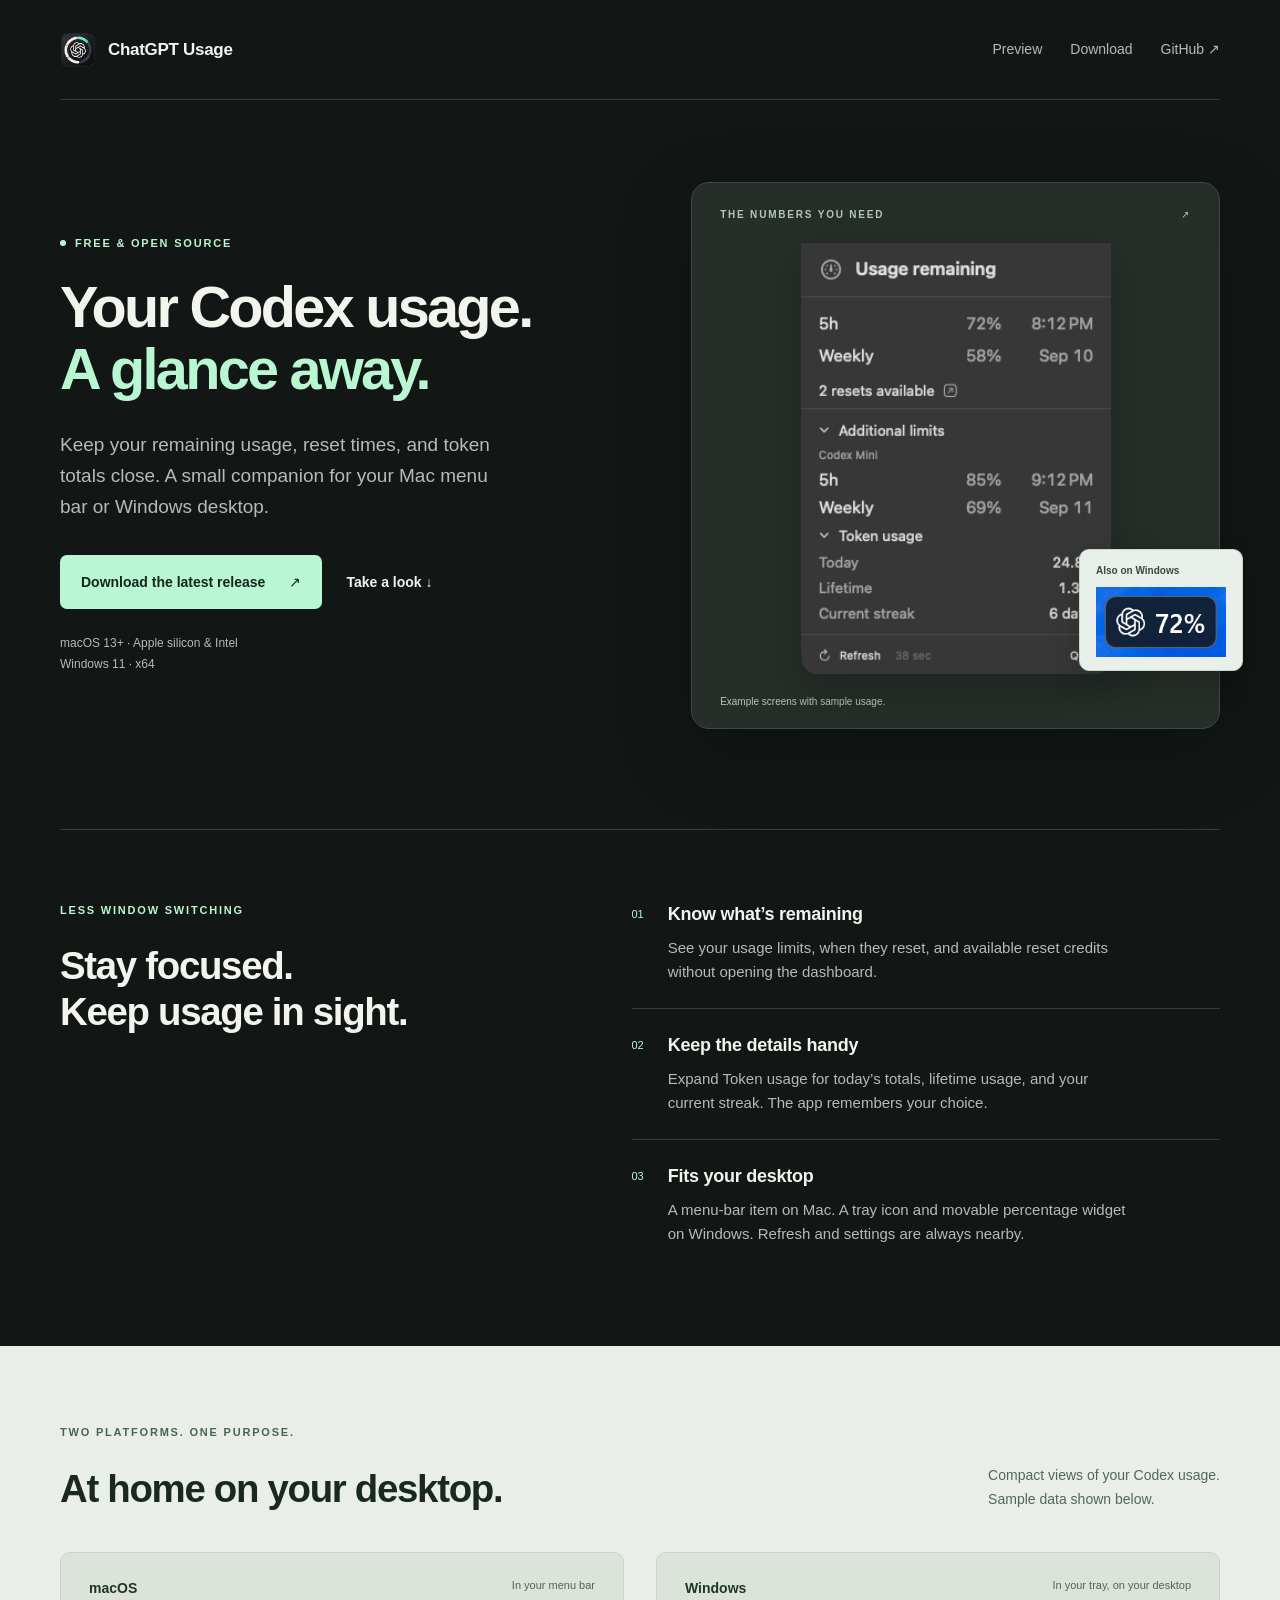
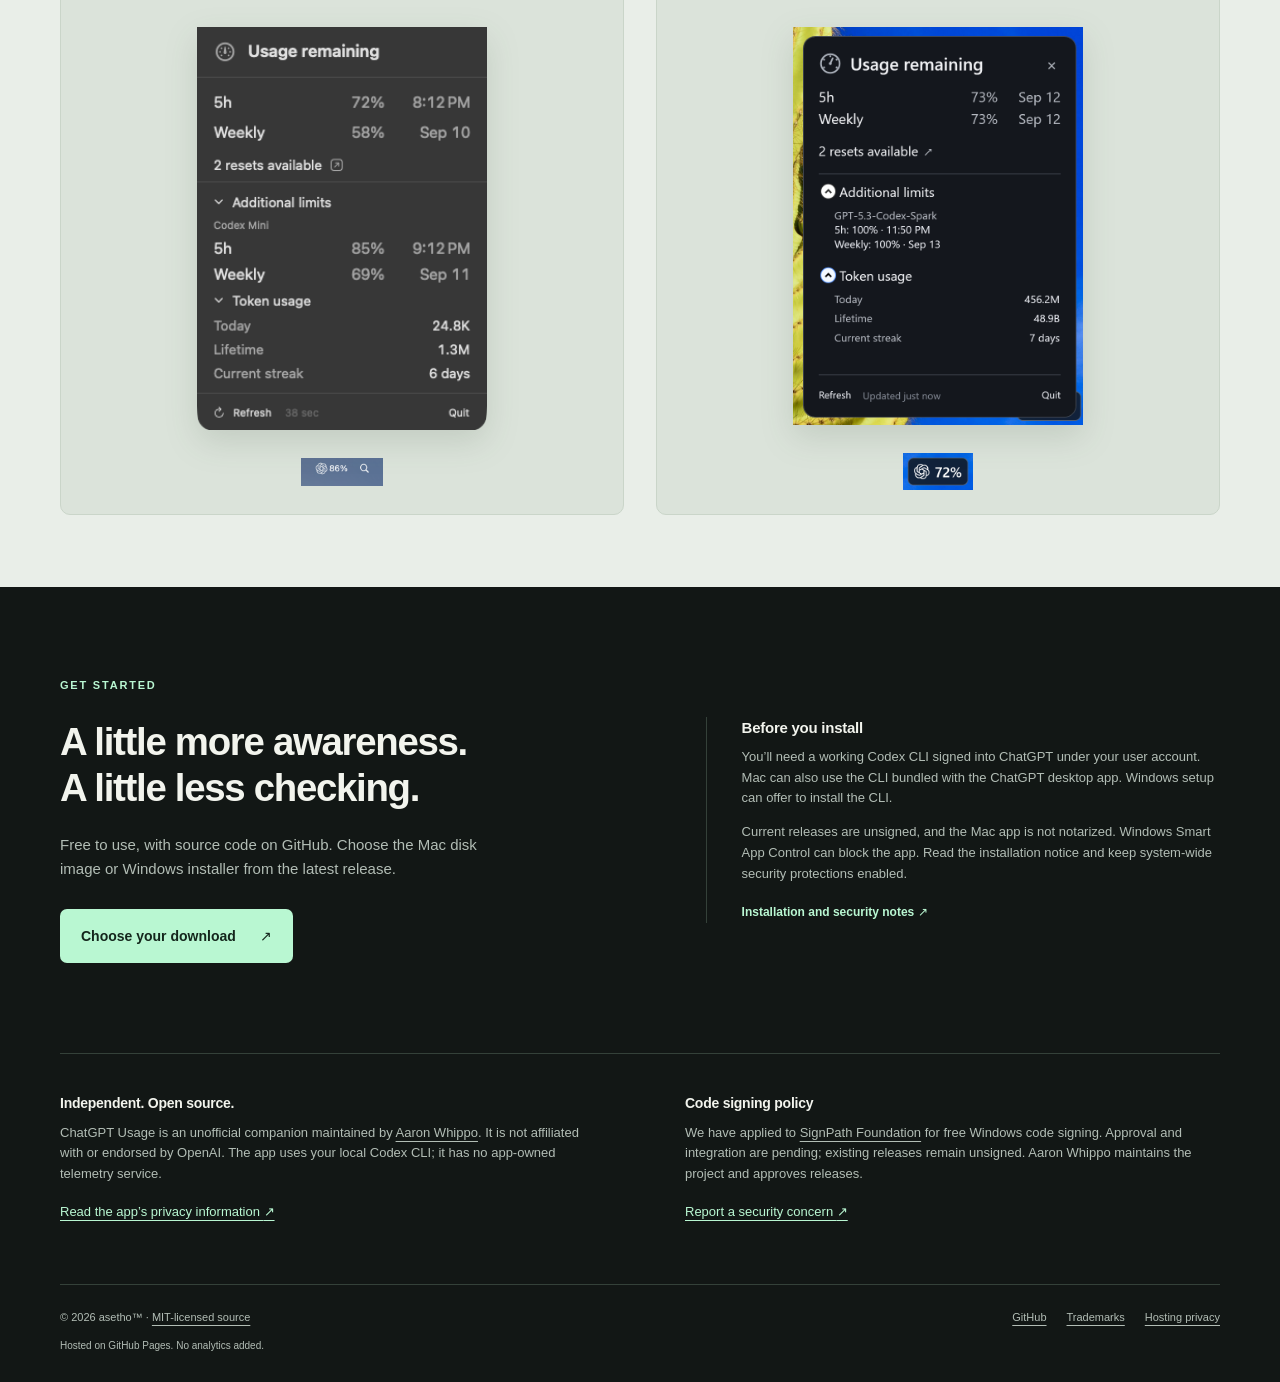
==== docs/index.html @ f5de6d8b "Publish app website on GitHub Pages" ====
<!doctype html>
<html lang="en">
<head>
  <meta charset="utf-8">
  <meta name="viewport" content="width=device-width, initial-scale=1">
  <meta name="google-site-verification" content="NL6jMimGFUfBhbI6_WKlfAXlk95IG1fMSuK1q4cPBZY">
  <title>ChatGPT Usage — Codex usage monitor for Mac and Windows</title>
  <meta name="description" content="Keep Codex usage limits, reset times, and token totals a glance away. A free, open-source menu-bar and tray companion for macOS and Windows.">
  <meta name="theme-color" content="#121715">
  <link rel="canonical" href="https://asetho.github.io/ChatGPT-Usage/">
  <meta property="og:type" content="website">
  <meta property="og:title" content="ChatGPT Usage — A glance away">
  <meta property="og:description" content="A free, open-source companion for viewing Codex usage on your Mac menu bar or Windows desktop.">
  <meta property="og:url" content="https://asetho.github.io/ChatGPT-Usage/">
  <meta property="og:image" content="https://asetho.github.io/ChatGPT-Usage/assets/app-icon.png">
  <meta property="og:image:alt" content="ChatGPT Usage app icon">
  <meta name="twitter:card" content="summary">
  <link rel="icon" type="image/png" href="assets/app-icon.png">
  <link rel="stylesheet" href="styles.css">
  <script type="application/ld+json">
  {
    "@context": "https://schema.org",
    "@type": "SoftwareApplication",
    "name": "ChatGPT Usage",
    "url": "https://asetho.github.io/ChatGPT-Usage/",
    "description": "A free, open-source macOS menu-bar and Windows tray companion for viewing Codex usage limits, reset times, and token totals.",
    "applicationCategory": "UtilitiesApplication",
    "operatingSystem": "macOS 13 or later; Windows 11 x64",
    "downloadUrl": "https://github.com/asetho/ChatGPT-Usage/releases/latest",
    "license": "https://github.com/asetho/ChatGPT-Usage/blob/main/LICENSE",
    "author": {"@type": "Person", "name": "Aaron Whippo", "url": "https://github.com/aaronwhippo"}
  }
  </script>
</head>
<body>
  <a class="skip-link" href="#main">Skip to content</a>
  <header class="site-header wrap">
    <a class="brand" href="./" aria-label="ChatGPT Usage home"><img src="assets/app-icon.png" width="36" height="36" alt=""><span>ChatGPT Usage</span></a>
    <nav aria-label="Main navigation"><a href="#preview">Preview</a><a href="#download">Download</a><a href="https://github.com/asetho/ChatGPT-Usage">GitHub <span aria-hidden="true">↗</span></a></nav>
  </header>
  <main id="main">
    <section class="hero wrap" aria-labelledby="hero-heading">
      <div class="hero-copy">
        <p class="eyebrow"><span class="status-dot" aria-hidden="true"></span> FREE &amp; OPEN SOURCE</p>
        <h1 id="hero-heading">Your Codex usage.<br> <span>A glance away.</span></h1>
        <p class="lede">Keep your remaining usage, reset times, and token totals close. A small companion for your Mac menu bar or Windows desktop.</p>
        <div class="hero-actions"><a class="button" href="https://github.com/asetho/ChatGPT-Usage/releases/latest">Download the latest release <span aria-hidden="true">↗</span></a><a class="text-link" href="#preview">Take a look <span aria-hidden="true">↓</span></a></div>
        <p class="compatibility">macOS 13+ · Apple silicon &amp; Intel<br> Windows 11 · x64</p>
      </div>
      <div class="hero-art" aria-label="Example of the Mac usage menu and Windows widget">
        <div class="art-heading"><span>THE NUMBERS YOU NEED</span><span aria-hidden="true">↗</span></div>
        <img class="menu-preview" src="assets/macos-menu.png" width="280" height="389" alt="Example Mac popup showing remaining usage, reset times, and expanded token totals">
        <div class="widget-preview"><span>Also on Windows</span><img src="assets/windows-widget.png" width="180" height="96" alt="Windows desktop widget showing a sample remaining usage percentage"></div>
        <p class="art-caption">Example screens with sample usage.</p>
      </div>
    </section>
    <section class="overview wrap" aria-labelledby="overview-heading">
      <div><p class="eyebrow">LESS WINDOW SWITCHING</p><h2 id="overview-heading">Stay focused.<br> Keep usage in sight.</h2></div>
      <div class="feature-list">
        <article><span class="feature-number" aria-hidden="true">01</span><div><h3>Know what’s remaining</h3><p>See your usage limits, when they reset, and available reset credits without opening the dashboard.</p></div></article>
        <article><span class="feature-number" aria-hidden="true">02</span><div><h3>Keep the details handy</h3><p>Expand Token usage for today’s totals, lifetime usage, and your current streak. The app remembers your choice.</p></div></article>
        <article><span class="feature-number" aria-hidden="true">03</span><div><h3>Fits your desktop</h3><p>A menu-bar item on Mac. A tray icon and movable percentage widget on Windows. Refresh and settings are always nearby.</p></div></article>
      </div>
    </section>
    <section class="preview-section" id="preview" aria-labelledby="preview-heading">
      <div class="wrap"><div class="section-heading"><div><p class="eyebrow">TWO PLATFORMS. ONE PURPOSE.</p><h2 id="preview-heading">At home on your desktop.</h2></div><p>Compact views of your Codex usage.<br> Sample data shown below.</p></div>
        <div class="platform-previews">
          <figure><figcaption><span>macOS</span><span>In your menu bar</span></figcaption><div class="screenshot-stage"><img src="assets/macos-menu.png" width="280" height="389" loading="lazy" alt="Mac example usage menu with quota, reset, and token details"></div><img class="small-screenshot" src="assets/macos-menubar.png" width="236" height="80" loading="lazy" alt="Mac menu-bar icon and sample remaining percentage"></figure>
          <figure><figcaption><span>Windows</span><span>In your tray, on your desktop</span></figcaption><div class="screenshot-stage"><img src="assets/windows-popup.png" width="700" height="960" loading="lazy" alt="Windows example usage popup with quota, reset, and token details"></div><img class="small-screenshot windows-widget" src="assets/windows-widget.png" width="180" height="96" loading="lazy" alt="Movable Windows widget with a sample remaining percentage"></figure>
        </div>
      </div>
    </section>
    <section class="download-section wrap" id="download" aria-labelledby="download-heading">
      <div><p class="eyebrow">GET STARTED</p><h2 id="download-heading">A little more awareness.<br> A little less checking.</h2><p class="download-copy">Free to use, with source code on GitHub. Choose the Mac disk image or Windows installer from the latest release.</p><a class="button" href="https://github.com/asetho/ChatGPT-Usage/releases/latest">Choose your download <span aria-hidden="true">↗</span></a></div>
      <div class="installation-notes"><h3>Before you install</h3><p>You’ll need a working Codex CLI signed into ChatGPT under your user account. Mac can also use the CLI bundled with the ChatGPT desktop app. Windows setup can offer to install the CLI.</p><p>Current releases are unsigned, and the Mac app is not notarized. Windows Smart App Control can block the app. Read the installation notice and keep system-wide security protections enabled.</p><a class="text-link" href="https://github.com/asetho/ChatGPT-Usage/blob/main/UNSIGNED-INSTALL.txt">Installation and security notes <span aria-hidden="true">↗</span></a></div>
    </section>
    <section class="project-notes wrap" aria-labelledby="project-heading">
      <div><h3 id="project-heading">Independent. Open source.</h3><p>ChatGPT Usage is an unofficial companion maintained by <a href="https://github.com/aaronwhippo">Aaron Whippo</a>. It is not affiliated with or endorsed by OpenAI. The app uses your local Codex CLI; it has no app-owned telemetry service.</p><a href="https://github.com/asetho/ChatGPT-Usage/blob/main/PRIVACY.md">Read the app’s privacy information <span aria-hidden="true">↗</span></a></div>
      <div id="code-signing"><h3>Code signing policy</h3><p>We have applied to <a href="https://signpath.org/">SignPath Foundation</a> for free Windows code signing. Approval and integration are pending; existing releases remain unsigned. Aaron Whippo maintains the project and approves releases.</p><a href="https://github.com/asetho/ChatGPT-Usage/blob/main/SECURITY.md">Report a security concern <span aria-hidden="true">↗</span></a></div>
    </section>
  </main>
  <footer class="site-footer wrap"><p>© 2026 asetho™ · <a href="https://github.com/asetho/ChatGPT-Usage/blob/main/LICENSE">MIT-licensed source</a></p><div><a href="https://github.com/asetho/ChatGPT-Usage">GitHub</a><a href="https://github.com/asetho/ChatGPT-Usage/blob/main/TRADEMARKS.md">Trademarks</a><a href="https://docs.github.com/en/site-policy/privacy-policies/github-general-privacy-statement">Hosting privacy</a></div><p class="hosting-note">Hosted on GitHub Pages. No analytics added.</p></footer>
</body>
</html>
---- docs/styles.css ----
@charset "UTF-8";
:root {
  color-scheme:dark;
  --bg:#121715;
  --surface:#1a211e;
  --text:#f2f4ed;
  --muted:#b2bdb5;
  --line:#344139;
  --accent:#b9f7d2;
  --ink:#14261c;
  font-family:-apple-system,BlinkMacSystemFont,"Segoe UI",sans-serif;
  font-synthesis:none;
  scroll-behavior:smooth
}
* {
  box-sizing:border-box
}
body {
  margin:0;
  background:var(--bg);
  color:var(--text);
  font-size:16px;
  line-height:1.6
}
a {
  color:inherit;
  text-underline-offset:4px
}
img {
  max-width:100%;
  height:auto;
  display:block
}
button,a {
  -webkit-tap-highlight-color:transparent
}
a:focus-visible {
  outline:3px solid var(--accent);
  outline-offset:6px;
  border-radius:3px
}
.wrap {
  width:min(1160px,calc(100% - 80px));
  margin-inline:auto
}
.skip-link {
  position:absolute;
  top:-80px;
  left:20px;
  padding:10px 18px;
  background:var(--accent);
  color:var(--ink);
  z-index:10
}
.skip-link:focus {
  top:14px
}
.site-header {
  display:flex;
  align-items:center;
  justify-content:space-between;
  min-height:100px;
  gap:24px;
  border-bottom:1px solid var(--line)
}
.brand {
  display:flex;
  align-items:center;
  gap:12px;
  font-size:17px;
  font-weight:650;
  text-decoration:none;
  letter-spacing:-.3px
}
.brand img {
  border-radius:10px;
  width:36px;
  height:36px
}
.site-header nav {
  display:flex;
  gap:28px;
  font-size:14px
}
.site-header nav a {
  text-decoration:none;
  color:var(--muted)
}
.site-header nav a:hover,.text-link:hover {
  color:var(--accent)
}
.hero {
  display:grid;
  grid-template-columns:1.08fr 1fr;
  gap:60px;
  align-items:center;
  padding-block:82px 100px
}
.eyebrow {
  font-size:11px;
  font-weight:700;
  letter-spacing:1.8px;
  color:var(--accent);
  margin:0 0 24px;
  display:flex;
  align-items:center;
  gap:9px
}
.status-dot {
  height:6px;
  width:6px;
  border-radius:50%;
  background:var(--accent)
}
h1,h2,h3,p {
  margin-top:0
}
h1 {
  font-size:clamp(40px,4.5vw,62px);
  line-height:1.08;
  letter-spacing:-2.7px;
  font-weight:600;
  margin-bottom:28px
}
h1 span {
  color:var(--accent)
}
.lede {
  font-size:19px;
  line-height:1.65;
  color:var(--muted);
  max-width:460px;
  margin-bottom:32px
}
.hero-actions {
  display:flex;
  align-items:center;
  gap:24px;
  flex-wrap:wrap
}
.button {
  display:inline-flex;
  align-items:center;
  justify-content:center;
  gap:24px;
  background:var(--accent);
  color:var(--ink);
  text-decoration:none;
  font-weight:650;
  font-size:14px;
  line-height:1.3;
  padding:17px 20px;
  border:1px solid transparent;
  border-radius:7px;
  transition:background .15s
}
.button:hover {
  background:#d3ffe4
}
.text-link {
  text-decoration:none;
  font-size:14px;
  font-weight:550
}
.compatibility {
  font-size:12px;
  color:var(--muted);
  margin:24px 0 0;
  line-height:1.8
}
.hero-art {
  position:relative;
  background:#252e29;
  border:1px solid #3d4a41;
  border-radius:18px;
  padding:24px 28px 18px;
  box-shadow:0 24px 72px #0004
}
.art-heading {
  display:flex;
  justify-content:space-between;
  color:#b6c5ba;
  font-size:10px;
  letter-spacing:1.8px;
  font-weight:600;
  margin-bottom:20px
}
.menu-preview {
  width:310px;
  max-width:86%;
  margin:0 auto;
  filter:drop-shadow(0 16px 22px #0003)
}
.widget-preview {
  position:absolute;
  bottom:57px;
  right:-24px;
  background:#e9efe9;
  border:1px solid #cad4cc;
  padding:13px 16px;
  border-radius:10px;
  color:#364a3d;
  box-shadow:0 12px 30px #0003
}
.widget-preview span {
  font-size:10px;
  font-weight:600;
  display:block;
  margin-bottom:8px
}
.widget-preview img {
  width:130px
}
.art-caption {
  font-size:10px;
  color:#b6c5ba;
  margin:20px 0 0
}
.overview {
  display:grid;
  grid-template-columns:.9fr 1.1fr;
  gap:90px;
  padding-block:72px 100px;
  border-top:1px solid var(--line)
}
h2 {
  font-size:clamp(30px,3vw,40px);
  line-height:1.2;
  letter-spacing:-1.3px;
  font-weight:550;
  margin-bottom:22px
}
.feature-list article {
  display:flex;
  gap:24px;
  padding:24px 0;
  border-top:1px solid var(--line)
}
.feature-list article:first-child {
  padding-top:0;
  border:0
}
.feature-list article:last-child {
  padding-bottom:0
}
.feature-number {
  font-size:11px;
  color:var(--accent);
  margin-top:4px;
  font-variant-numeric:tabular-nums
}
h3 {
  font-size:18px;
  line-height:1.4;
  font-weight:600;
  margin-bottom:9px;
  letter-spacing:-.25px
}
.feature-list p,.download-copy {
  color:var(--muted);
  font-size:15px;
  margin-bottom:0;
  max-width:470px
}
.preview-section {
  background:#e9eee8;
  color:#19291f;
  padding-block:78px 72px;
  scroll-margin-top:24px
}
.preview-section .eyebrow {
  color:#46664f
}
.section-heading {
  display:flex;
  justify-content:space-between;
  align-items:end;
  gap:40px;
  margin-bottom:40px
}
.section-heading h2 {
  margin:0
}
.section-heading>p {
  font-size:14px;
  line-height:1.7;
  color:#53665a;
  margin:0
}
.platform-previews {
  display:grid;
  grid-template-columns:1fr 1fr;
  gap:32px
}
.platform-previews figure {
  margin:0;
  background:#dbe3da;
  padding:24px 28px;
  border:1px solid #cad5c9;
  border-radius:10px
}
.platform-previews figcaption {
  display:flex;
  justify-content:space-between;
  gap:12px;
  font-size:11px;
  color:#526458
}
.platform-previews figcaption span:first-child {
  font-size:14px;
  font-weight:650;
  color:#203629
}
.screenshot-stage {
  min-height:420px;
  display:flex;
  align-items:center;
  justify-content:center;
  padding-block:28px 20px
}
.screenshot-stage img {
  width:290px;
  filter:drop-shadow(0 12px 16px #253a2722)
}
.small-screenshot {
  height:28px;
  width:auto;
  max-width:100%;
  margin:8px auto 0;
  object-fit:contain
}
.small-screenshot.windows-widget {
  height:37px
}
.download-section {
  display:grid;
  grid-template-columns:1.08fr 1fr;
  gap:90px;
  padding-block:90px;
  scroll-margin-top:24px
}
.download-copy {
  margin-bottom:28px;
  max-width:430px
}
.installation-notes {
  align-self:center;
  border-left:1px solid var(--line);
  padding-left:35px
}
.installation-notes h3 {
  font-size:15px
}
.installation-notes p,.project-notes p {
  font-size:13px;
  color:var(--muted)
}
.installation-notes .text-link {
  font-size:12px;
  color:var(--accent)
}
.project-notes {
  display:grid;
  grid-template-columns:1fr 1fr;
  gap:90px;
  border-top:1px solid var(--line);
  padding-block:40px 60px
}
.project-notes h3 {
  font-size:14px
}
.project-notes a {
  font-size:13px
}
.project-notes>div>a {
  color:var(--accent)
}
.site-footer {
  border-top:1px solid var(--line);
  padding-block:24px 28px;
  display:flex;
  justify-content:space-between;
  flex-wrap:wrap;
  gap:12px 30px;
  font-size:11px;
  color:var(--muted)
}
.site-footer p {
  margin:0
}
.site-footer>div {
  display:flex;
  gap:20px
}
.hosting-note {
  width:100%;
  font-size:10px
}
@media(min-width:1500px) {
  .hero {
    padding-block:100px 110px
  }
}
@media(max-width:1000px) {
  .wrap {
    width:calc(100% - 56px)
  }
  .hero {
    gap:32px;
    padding-block:60px 72px
  }
  h1 {
    font-size:43px;
    letter-spacing:-1.8px
  }
  .hero-art {
    padding:20px
  }
  .widget-preview {
    right:-10px
  }
  .hero-actions {
    gap:18px
  }
  .overview,.download-section,.project-notes {
    gap:45px
  }
  .screenshot-stage {
    min-height:370px
  }
  .screenshot-stage img {
    width:250px
  }
}
@media(max-width:740px) {
  .wrap {
    width:calc(100% - 40px)
  }
  .site-header {
    min-height:78px;
    gap:16px
  }
  .brand {
    font-size:15px;
    gap:9px
  }
  .brand img {
    width:30px;
    height:30px
  }
  .site-header nav {
    gap:18px;
    font-size:12px
  }
  .site-header nav a:first-child {
    display:none
  }
  .hero {
    grid-template-columns:1fr;
    gap:38px;
    padding-block:48px 58px
  }
  .hero-copy {
    max-width:520px
  }
  h1 {
    font-size:clamp(38px,8.7vw,56px);
    letter-spacing:-1.8px;
    margin-bottom:22px
  }
  .lede {
    font-size:17px;
    margin-bottom:26px
  }
  .eyebrow {
    font-size:10px;
    margin-bottom:20px
  }
  .hero-art {
    max-width:460px;
    width:100%;
    margin-inline:auto;
    padding:22px 24px
  }
  .menu-preview {
    width:290px
  }
  .widget-preview {
    right:12px;
    bottom:49px;
    padding:11px 13px
  }
  .widget-preview img {
    width:105px
  }
  .overview {
    grid-template-columns:1fr;
    gap:32px;
    padding-block:50px 58px
  }
  .overview h2 br {
    display:none
  }
  .feature-list article {
    gap:18px;
    padding-block:20px
  }
  .preview-section {
    padding-block:48px
  }
  .section-heading {
    display:block;
    margin-bottom:28px
  }
  .section-heading>p {
    margin-top:20px
  }
  .platform-previews {
    grid-template-columns:1fr;
    gap:22px
  }
  .platform-previews figure {
    padding:22px
  }
  .screenshot-stage {
    min-height:0;
    padding-block:26px 20px
  }
  .screenshot-stage img {
    width:285px
  }
  .download-section {
    grid-template-columns:1fr;
    gap:34px;
    padding-block:54px
  }
  .installation-notes {
    border-left:0;
    border-top:1px solid var(--line);
    padding:26px 0 0
  }
  .project-notes {
    grid-template-columns:1fr;
    gap:26px;
    padding-block:32px 40px
  }
  .site-footer {
    display:block;
    padding-block:24px
  }
  .site-footer>div {
    margin-block:15px;
    flex-wrap:wrap
  }
  .button {
    padding:16px 18px;
    font-size:13px
  }
  .hero-actions {
    gap:22px
  }
  .text-link {
    font-size:13px
  }
}
@media(prefers-reduced-motion:reduce) {
  :root {
    scroll-behavior:auto
  }
  .button {
    transition:none
  }
}
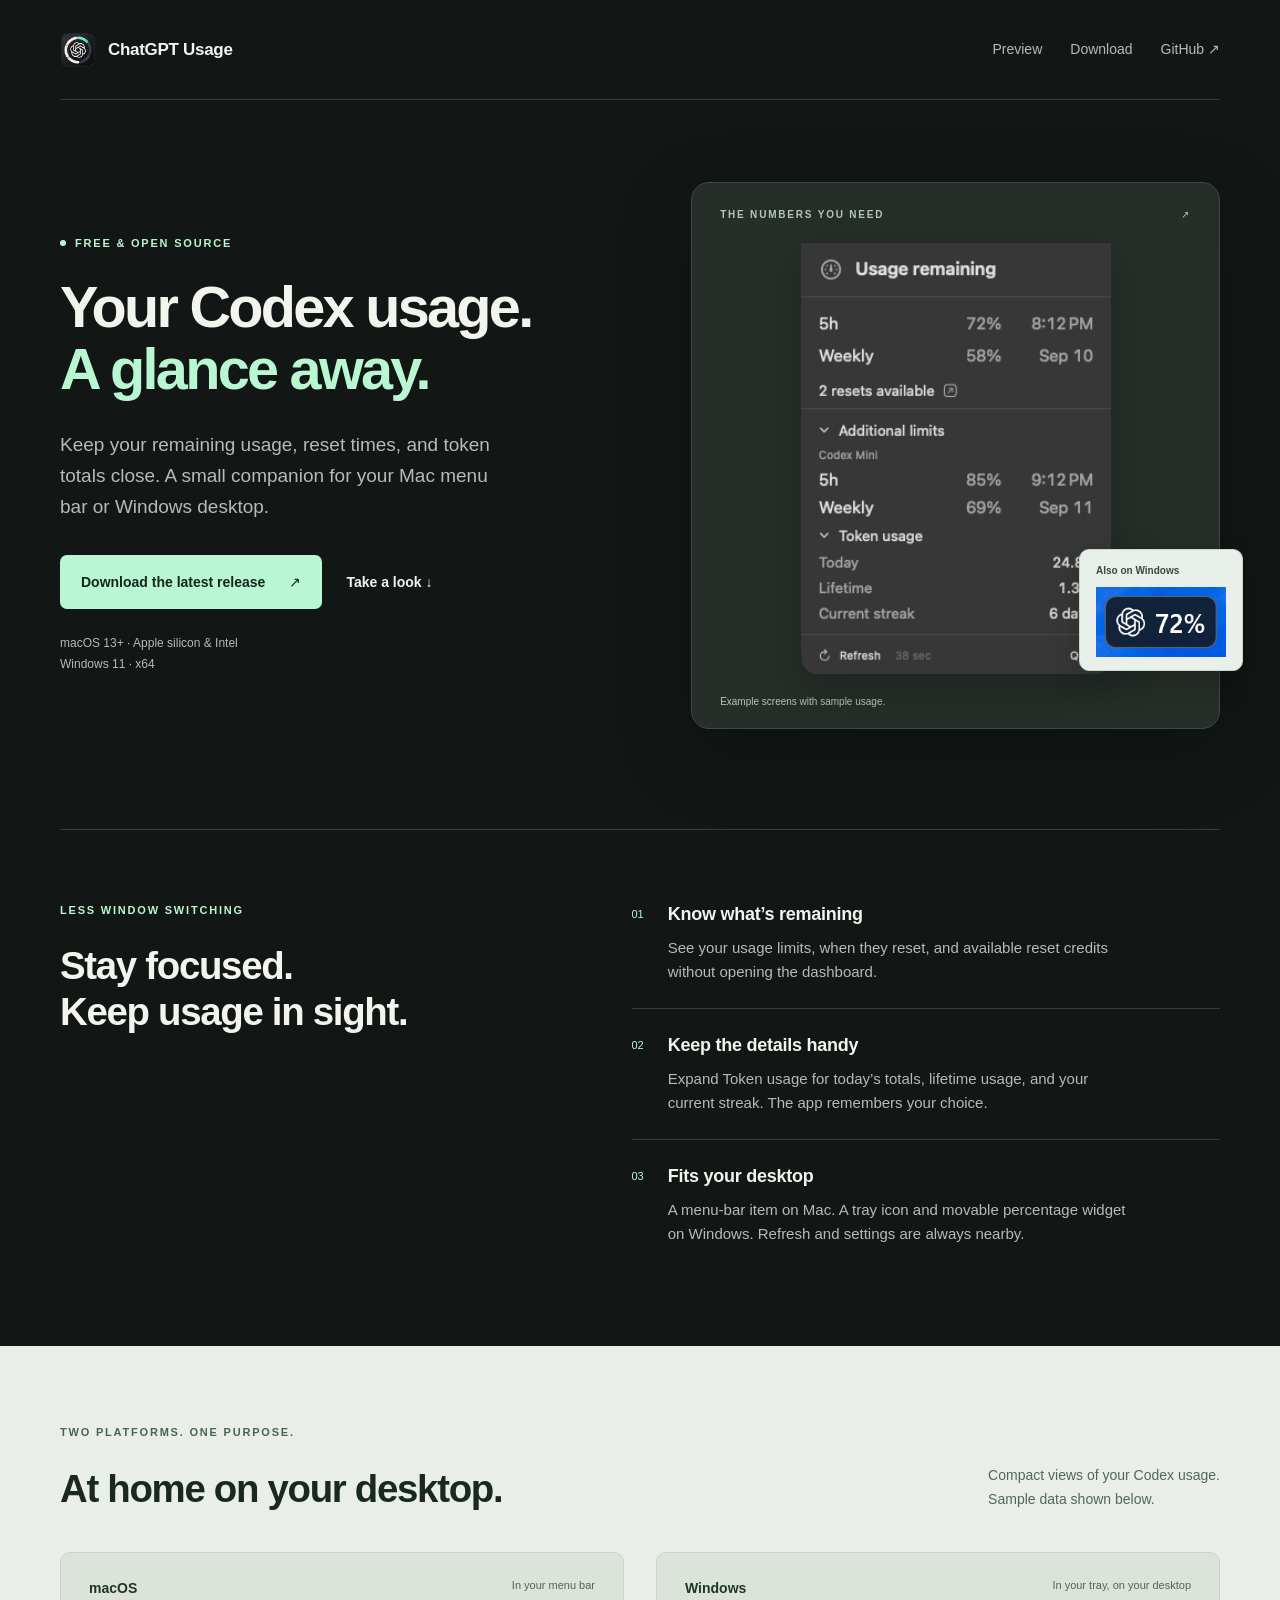
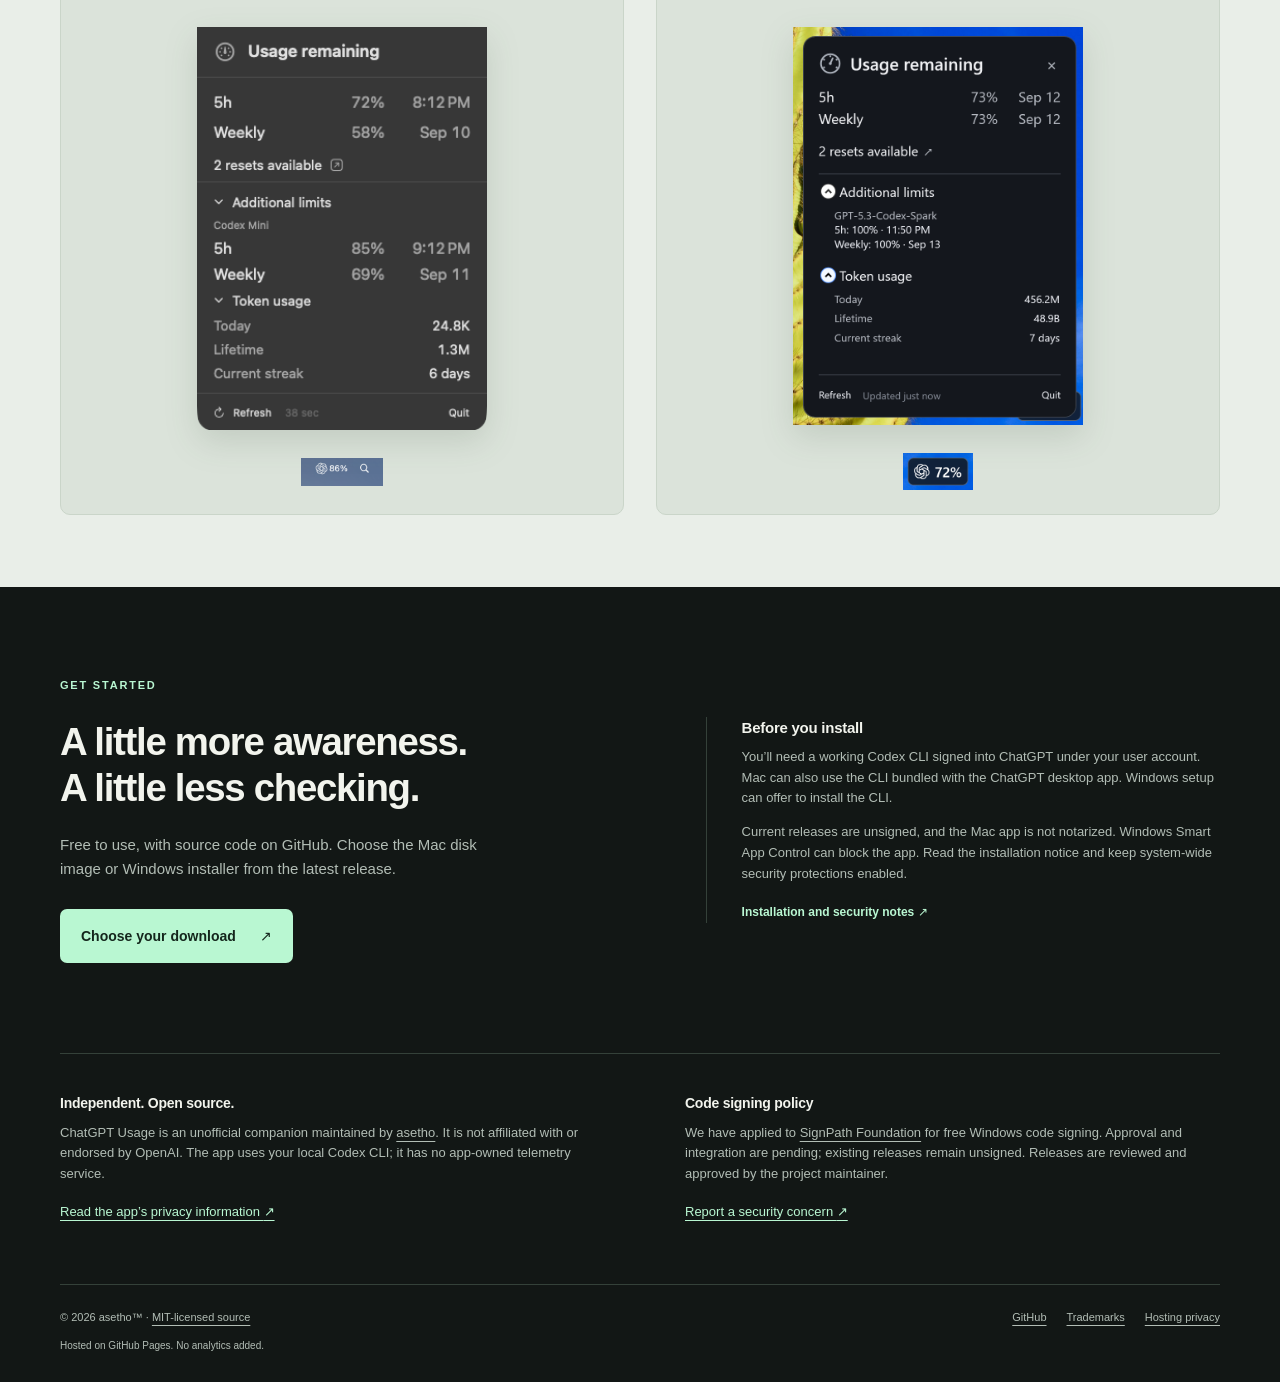
==== commit 55aa6806: "Use asetho branding on the app website" ====
--- a/docs/index.html
+++ b/docs/index.html
@@ -28,7 +28,7 @@
     "operatingSystem": "macOS 13 or later; Windows 11 x64",
     "downloadUrl": "https://github.com/asetho/ChatGPT-Usage/releases/latest",
     "license": "https://github.com/asetho/ChatGPT-Usage/blob/main/LICENSE",
-    "author": {"@type": "Person", "name": "Aaron Whippo", "url": "https://github.com/aaronwhippo"}
+    "author": {"@type": "Organization", "name": "asetho", "url": "https://github.com/asetho"}
   }
   </script>
 </head>
@@ -75,8 +75,8 @@
       <div class="installation-notes"><h3>Before you install</h3><p>You’ll need a working Codex CLI signed into ChatGPT under your user account. Mac can also use the CLI bundled with the ChatGPT desktop app. Windows setup can offer to install the CLI.</p><p>Current releases are unsigned, and the Mac app is not notarized. Windows Smart App Control can block the app. Read the installation notice and keep system-wide security protections enabled.</p><a class="text-link" href="https://github.com/asetho/ChatGPT-Usage/blob/main/UNSIGNED-INSTALL.txt">Installation and security notes <span aria-hidden="true">↗</span></a></div>
     </section>
     <section class="project-notes wrap" aria-labelledby="project-heading">
-      <div><h3 id="project-heading">Independent. Open source.</h3><p>ChatGPT Usage is an unofficial companion maintained by <a href="https://github.com/aaronwhippo">Aaron Whippo</a>. It is not affiliated with or endorsed by OpenAI. The app uses your local Codex CLI; it has no app-owned telemetry service.</p><a href="https://github.com/asetho/ChatGPT-Usage/blob/main/PRIVACY.md">Read the app’s privacy information <span aria-hidden="true">↗</span></a></div>
-      <div id="code-signing"><h3>Code signing policy</h3><p>We have applied to <a href="https://signpath.org/">SignPath Foundation</a> for free Windows code signing. Approval and integration are pending; existing releases remain unsigned. Aaron Whippo maintains the project and approves releases.</p><a href="https://github.com/asetho/ChatGPT-Usage/blob/main/SECURITY.md">Report a security concern <span aria-hidden="true">↗</span></a></div>
+      <div><h3 id="project-heading">Independent. Open source.</h3><p>ChatGPT Usage is an unofficial companion maintained by <a href="https://github.com/asetho">asetho</a>. It is not affiliated with or endorsed by OpenAI. The app uses your local Codex CLI; it has no app-owned telemetry service.</p><a href="https://github.com/asetho/ChatGPT-Usage/blob/main/PRIVACY.md">Read the app’s privacy information <span aria-hidden="true">↗</span></a></div>
+      <div id="code-signing"><h3>Code signing policy</h3><p>We have applied to <a href="https://signpath.org/">SignPath Foundation</a> for free Windows code signing. Approval and integration are pending; existing releases remain unsigned. Releases are reviewed and approved by the project maintainer.</p><a href="https://github.com/asetho/ChatGPT-Usage/blob/main/SECURITY.md">Report a security concern <span aria-hidden="true">↗</span></a></div>
     </section>
   </main>
   <footer class="site-footer wrap"><p>© 2026 asetho™ · <a href="https://github.com/asetho/ChatGPT-Usage/blob/main/LICENSE">MIT-licensed source</a></p><div><a href="https://github.com/asetho/ChatGPT-Usage">GitHub</a><a href="https://github.com/asetho/ChatGPT-Usage/blob/main/TRADEMARKS.md">Trademarks</a><a href="https://docs.github.com/en/site-policy/privacy-policies/github-general-privacy-statement">Hosting privacy</a></div><p class="hosting-note">Hosted on GitHub Pages. No analytics added.</p></footer>
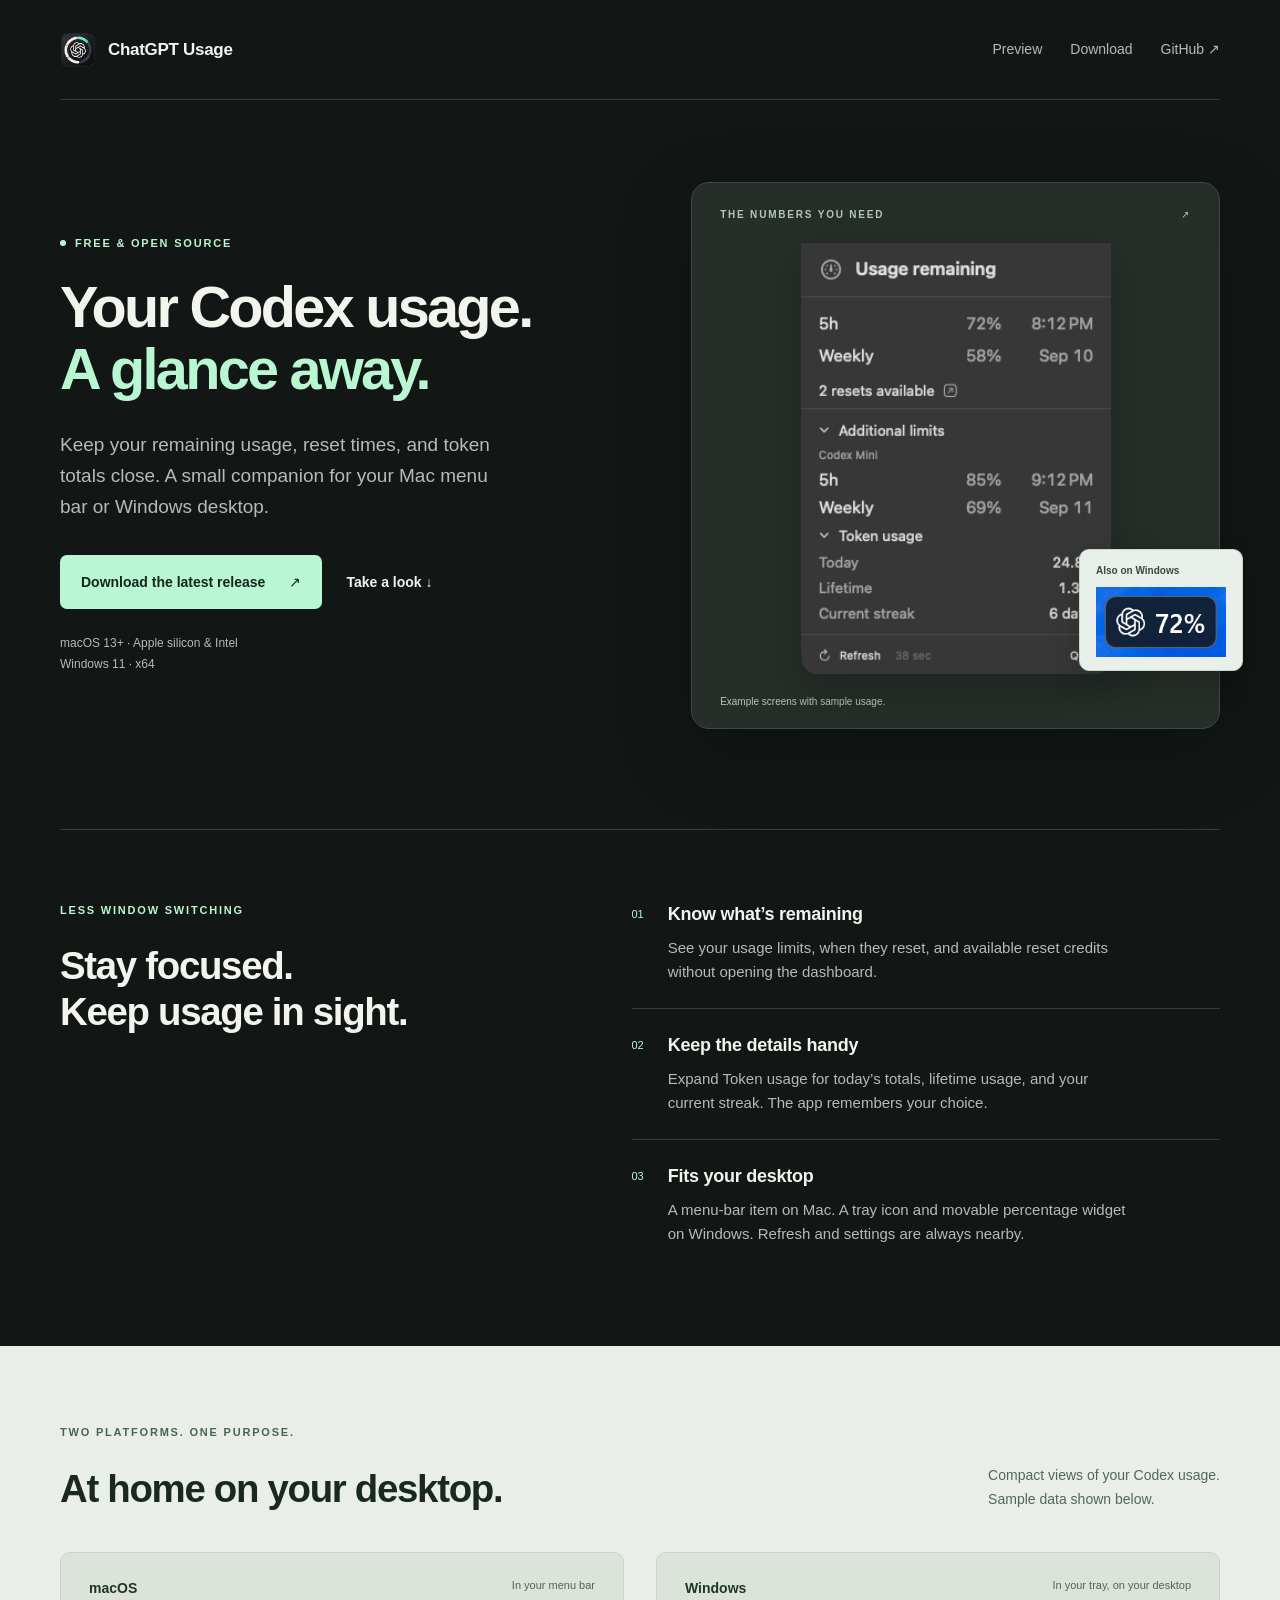
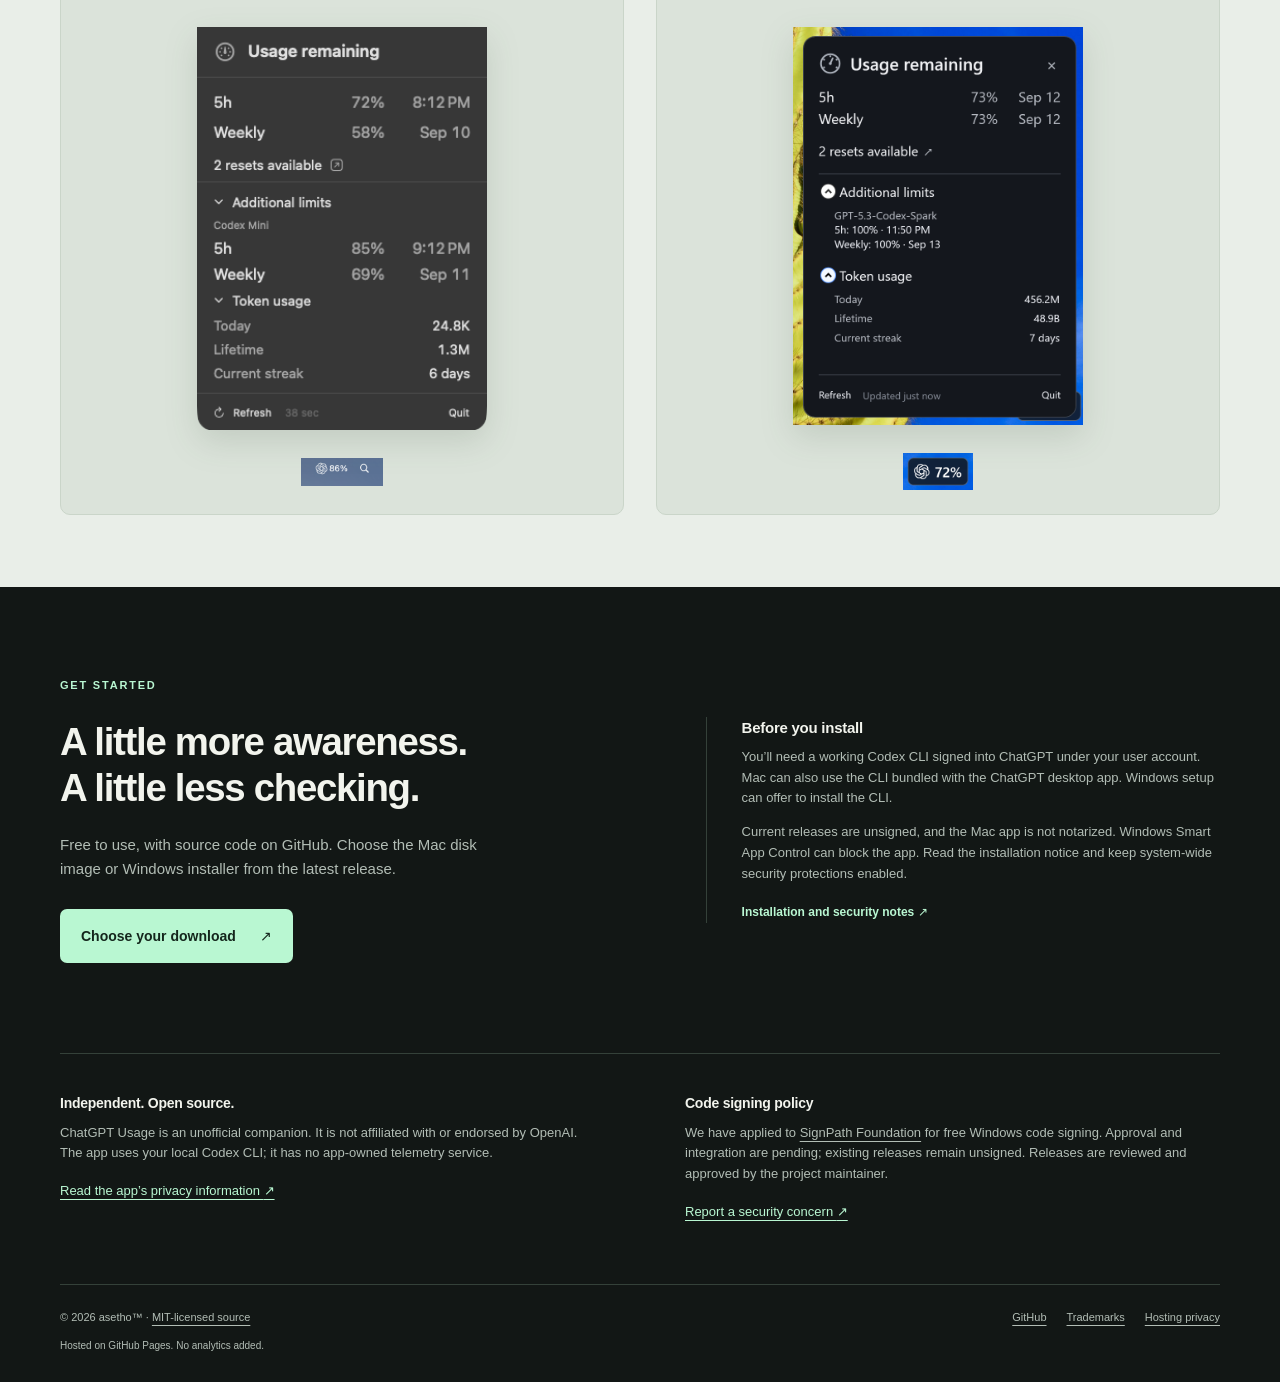
==== commit 75baa629: "Remove maintainer attribution from website copy" ====
--- a/docs/index.html
+++ b/docs/index.html
@@ -75,7 +75,7 @@
       <div class="installation-notes"><h3>Before you install</h3><p>You’ll need a working Codex CLI signed into ChatGPT under your user account. Mac can also use the CLI bundled with the ChatGPT desktop app. Windows setup can offer to install the CLI.</p><p>Current releases are unsigned, and the Mac app is not notarized. Windows Smart App Control can block the app. Read the installation notice and keep system-wide security protections enabled.</p><a class="text-link" href="https://github.com/asetho/ChatGPT-Usage/blob/main/UNSIGNED-INSTALL.txt">Installation and security notes <span aria-hidden="true">↗</span></a></div>
     </section>
     <section class="project-notes wrap" aria-labelledby="project-heading">
-      <div><h3 id="project-heading">Independent. Open source.</h3><p>ChatGPT Usage is an unofficial companion maintained by <a href="https://github.com/asetho">asetho</a>. It is not affiliated with or endorsed by OpenAI. The app uses your local Codex CLI; it has no app-owned telemetry service.</p><a href="https://github.com/asetho/ChatGPT-Usage/blob/main/PRIVACY.md">Read the app’s privacy information <span aria-hidden="true">↗</span></a></div>
+      <div><h3 id="project-heading">Independent. Open source.</h3><p>ChatGPT Usage is an unofficial companion. It is not affiliated with or endorsed by OpenAI. The app uses your local Codex CLI; it has no app-owned telemetry service.</p><a href="https://github.com/asetho/ChatGPT-Usage/blob/main/PRIVACY.md">Read the app’s privacy information <span aria-hidden="true">↗</span></a></div>
       <div id="code-signing"><h3>Code signing policy</h3><p>We have applied to <a href="https://signpath.org/">SignPath Foundation</a> for free Windows code signing. Approval and integration are pending; existing releases remain unsigned. Releases are reviewed and approved by the project maintainer.</p><a href="https://github.com/asetho/ChatGPT-Usage/blob/main/SECURITY.md">Report a security concern <span aria-hidden="true">↗</span></a></div>
     </section>
   </main>
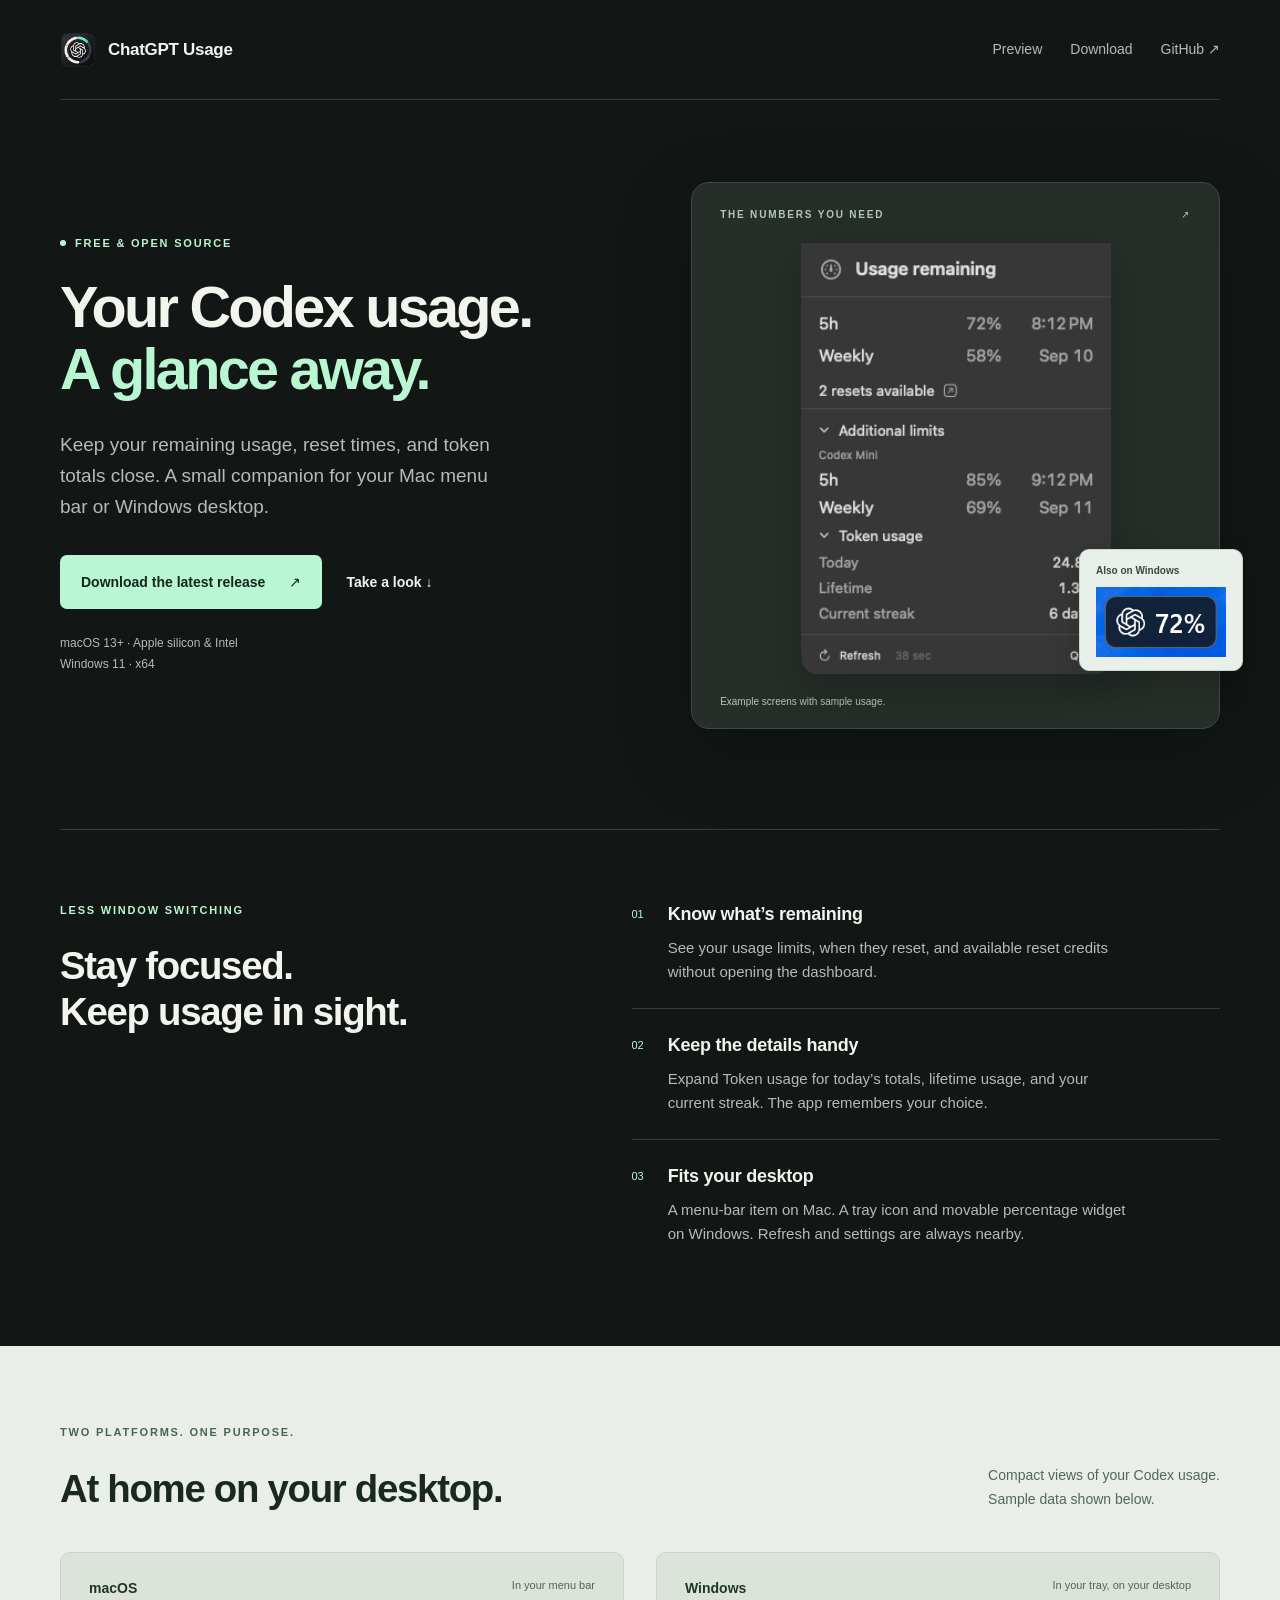
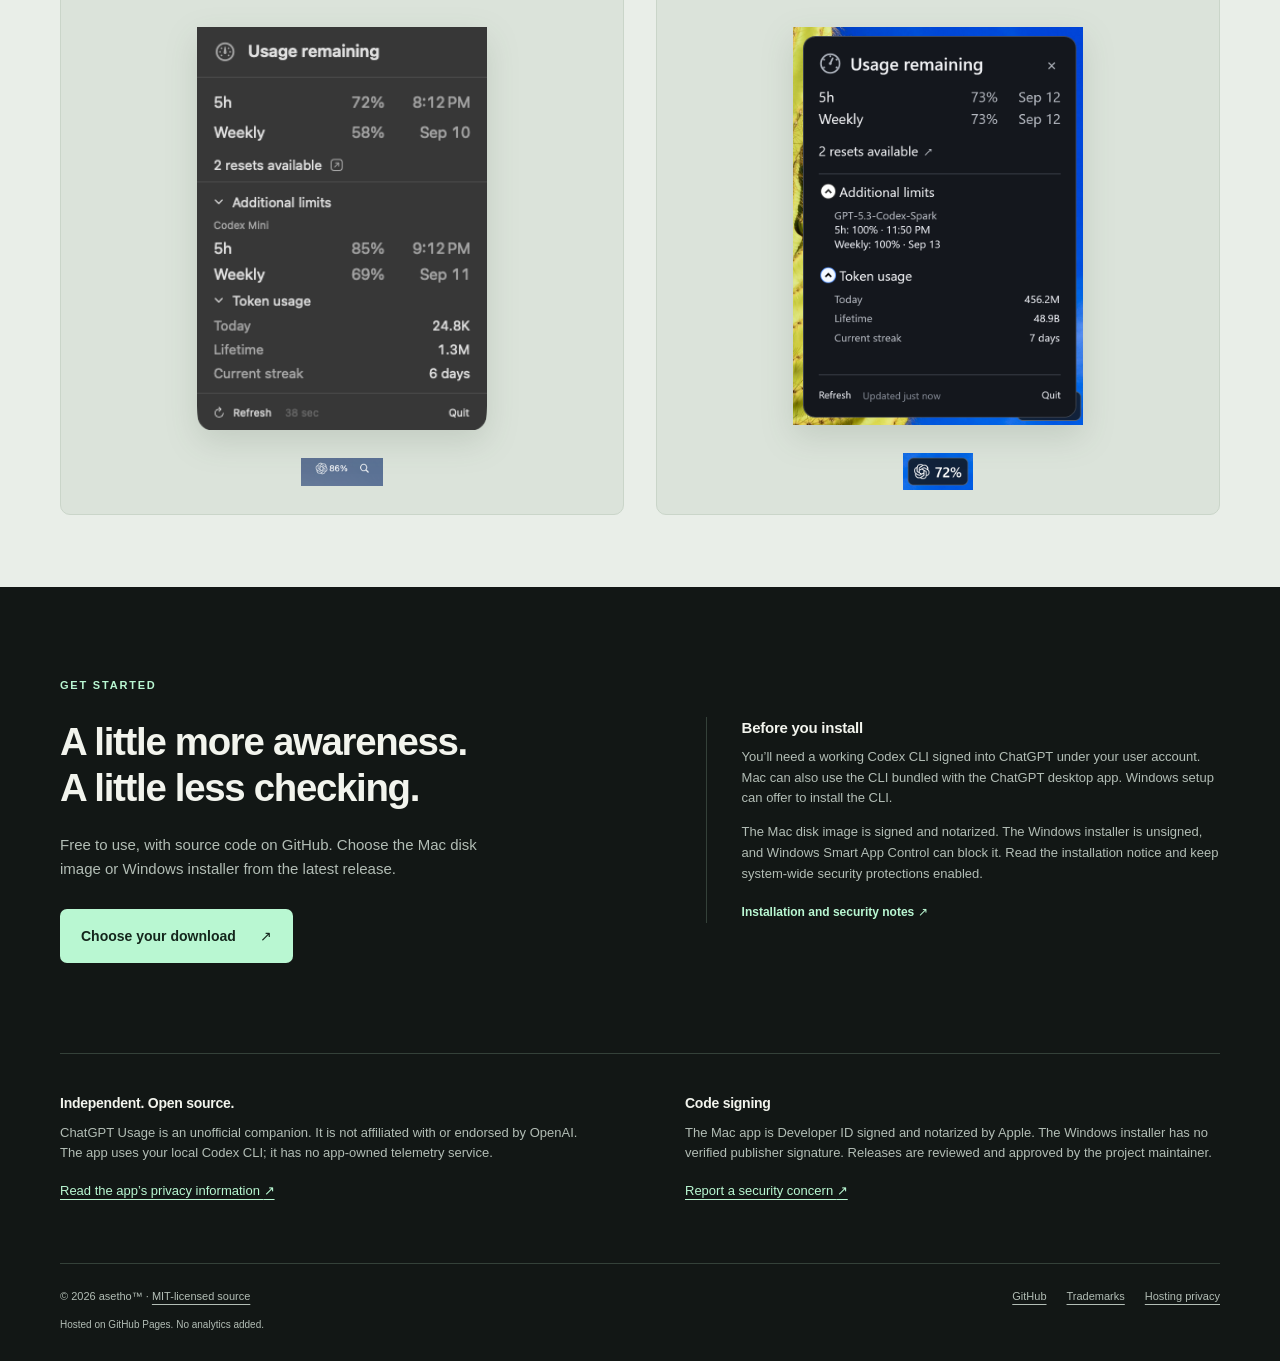
==== commit 946df1c6: "Update public signing information" ====
--- a/docs/index.html
+++ b/docs/index.html
@@ -72,11 +72,11 @@
     </section>
     <section class="download-section wrap" id="download" aria-labelledby="download-heading">
       <div><p class="eyebrow">GET STARTED</p><h2 id="download-heading">A little more awareness.<br> A little less checking.</h2><p class="download-copy">Free to use, with source code on GitHub. Choose the Mac disk image or Windows installer from the latest release.</p><a class="button" href="https://github.com/asetho/ChatGPT-Usage/releases/latest">Choose your download <span aria-hidden="true">↗</span></a></div>
-      <div class="installation-notes"><h3>Before you install</h3><p>You’ll need a working Codex CLI signed into ChatGPT under your user account. Mac can also use the CLI bundled with the ChatGPT desktop app. Windows setup can offer to install the CLI.</p><p>Current releases are unsigned, and the Mac app is not notarized. Windows Smart App Control can block the app. Read the installation notice and keep system-wide security protections enabled.</p><a class="text-link" href="https://github.com/asetho/ChatGPT-Usage/blob/main/UNSIGNED-INSTALL.txt">Installation and security notes <span aria-hidden="true">↗</span></a></div>
+      <div class="installation-notes"><h3>Before you install</h3><p>You’ll need a working Codex CLI signed into ChatGPT under your user account. Mac can also use the CLI bundled with the ChatGPT desktop app. Windows setup can offer to install the CLI.</p><p>The Mac disk image is signed and notarized. The Windows installer is unsigned, and Windows Smart App Control can block it. Read the installation notice and keep system-wide security protections enabled.</p><a class="text-link" href="https://github.com/asetho/ChatGPT-Usage/blob/main/UNSIGNED-INSTALL.txt">Installation and security notes <span aria-hidden="true">↗</span></a></div>
     </section>
     <section class="project-notes wrap" aria-labelledby="project-heading">
       <div><h3 id="project-heading">Independent. Open source.</h3><p>ChatGPT Usage is an unofficial companion. It is not affiliated with or endorsed by OpenAI. The app uses your local Codex CLI; it has no app-owned telemetry service.</p><a href="https://github.com/asetho/ChatGPT-Usage/blob/main/PRIVACY.md">Read the app’s privacy information <span aria-hidden="true">↗</span></a></div>
-      <div id="code-signing"><h3>Code signing policy</h3><p>We have applied to <a href="https://signpath.org/">SignPath Foundation</a> for free Windows code signing. Approval and integration are pending; existing releases remain unsigned. Releases are reviewed and approved by the project maintainer.</p><a href="https://github.com/asetho/ChatGPT-Usage/blob/main/SECURITY.md">Report a security concern <span aria-hidden="true">↗</span></a></div>
+      <div id="code-signing"><h3>Code signing</h3><p>The Mac app is Developer ID signed and notarized by Apple. The Windows installer has no verified publisher signature. Releases are reviewed and approved by the project maintainer.</p><a href="https://github.com/asetho/ChatGPT-Usage/blob/main/SECURITY.md">Report a security concern <span aria-hidden="true">↗</span></a></div>
     </section>
   </main>
   <footer class="site-footer wrap"><p>© 2026 asetho™ · <a href="https://github.com/asetho/ChatGPT-Usage/blob/main/LICENSE">MIT-licensed source</a></p><div><a href="https://github.com/asetho/ChatGPT-Usage">GitHub</a><a href="https://github.com/asetho/ChatGPT-Usage/blob/main/TRADEMARKS.md">Trademarks</a><a href="https://docs.github.com/en/site-policy/privacy-policies/github-general-privacy-statement">Hosting privacy</a></div><p class="hosting-note">Hosted on GitHub Pages. No analytics added.</p></footer>
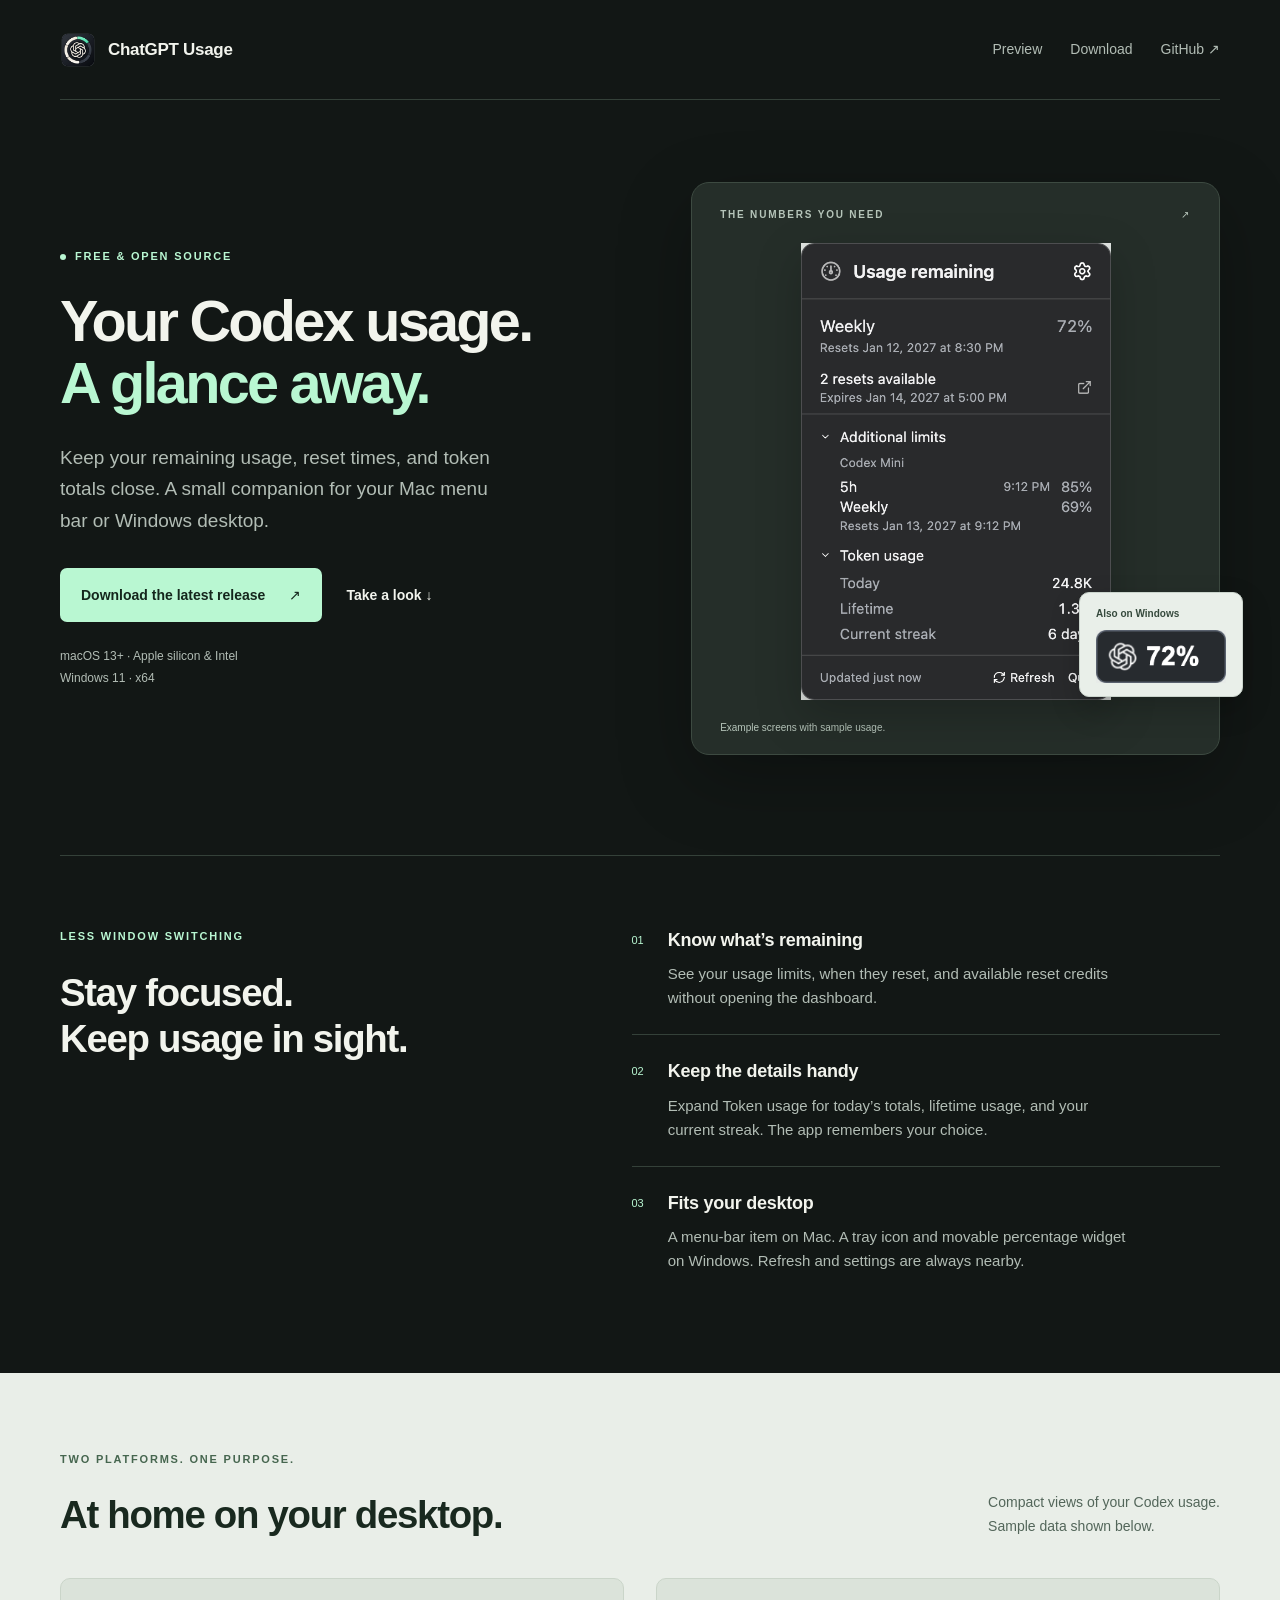
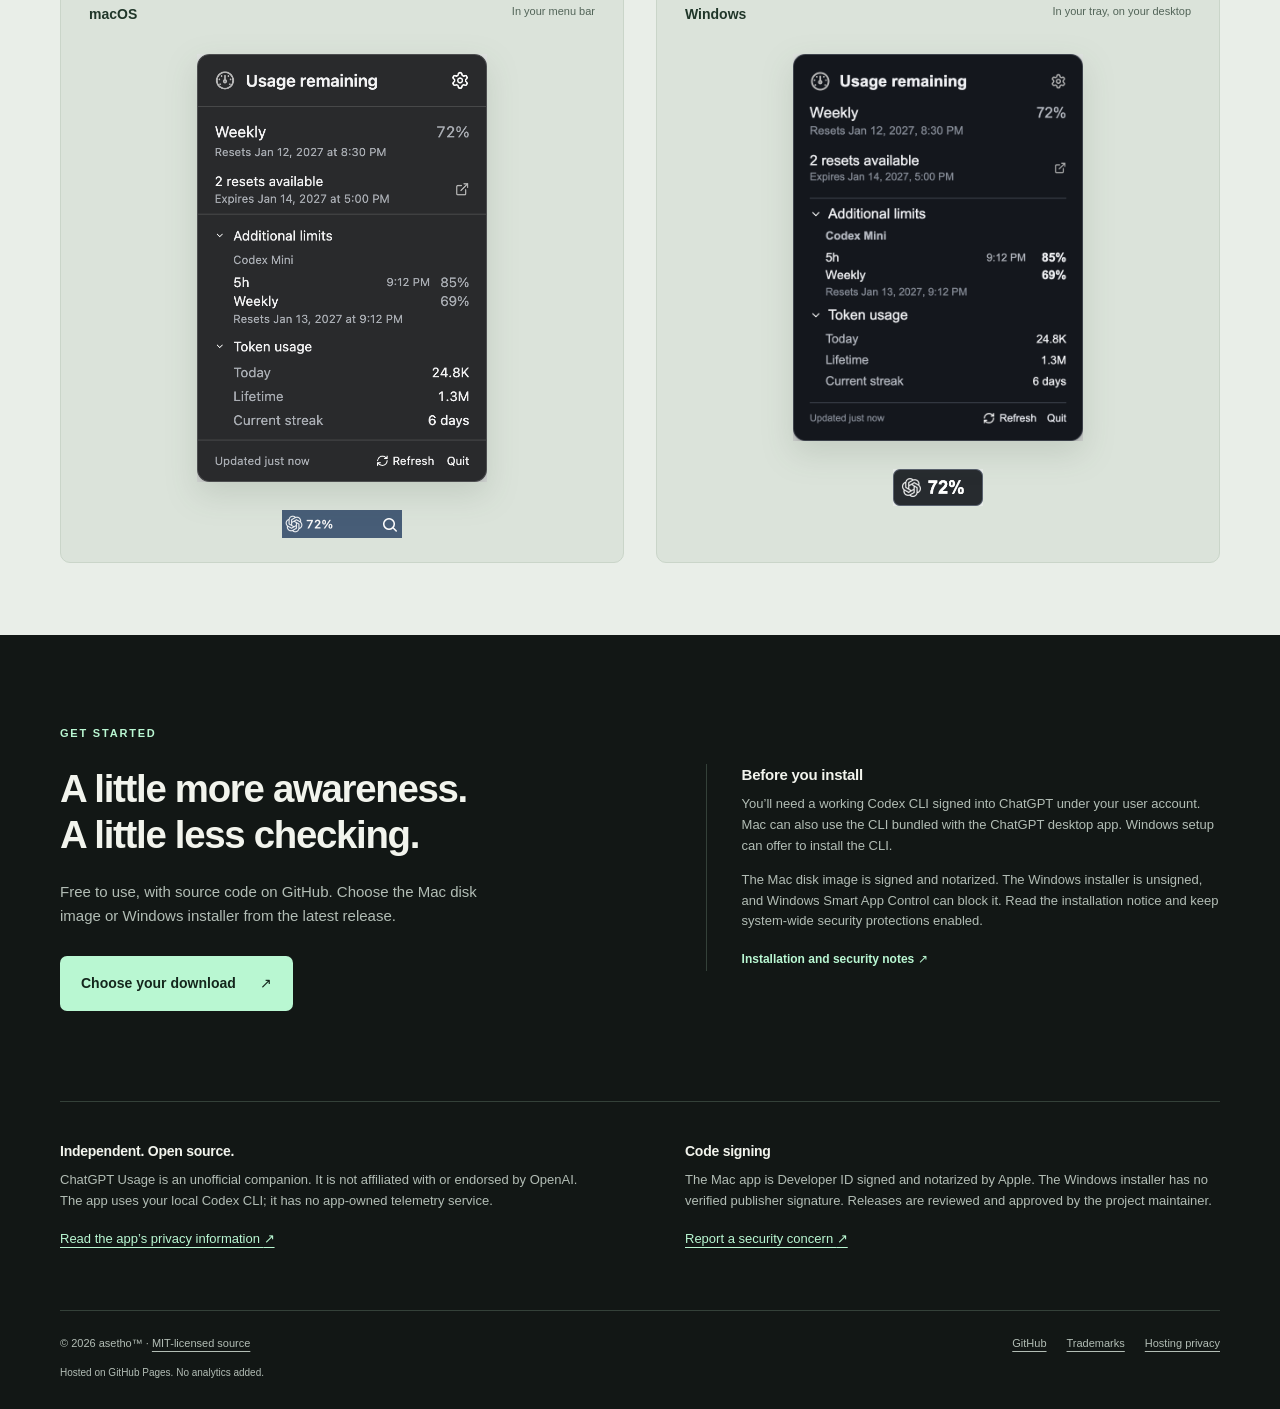
==== commit def35beb: "Refresh site screenshots for 1.0.29" ====
--- a/docs/index.html
+++ b/docs/index.html
@@ -49,8 +49,8 @@
       </div>
       <div class="hero-art" aria-label="Example of the Mac usage menu and Windows widget">
         <div class="art-heading"><span>THE NUMBERS YOU NEED</span><span aria-hidden="true">↗</span></div>
-        <img class="menu-preview" src="assets/macos-menu.png" width="280" height="389" alt="Example Mac popup showing remaining usage, reset times, and expanded token totals">
-        <div class="widget-preview"><span>Also on Windows</span><img src="assets/windows-widget.png" width="180" height="96" alt="Windows desktop widget showing a sample remaining usage percentage"></div>
+        <img class="menu-preview" src="assets/macos-menu.png" width="280" height="413" alt="Illustrative Mac popup showing sample weekly quota, reset credits, and expanded token usage">
+        <div class="widget-preview"><span>Also on Windows</span><img src="assets/windows-widget.png" width="88" height="36" alt="Windows desktop widget showing a sample 72% remaining"></div>
         <p class="art-caption">Example screens with sample usage.</p>
       </div>
     </section>
@@ -65,8 +65,8 @@
     <section class="preview-section" id="preview" aria-labelledby="preview-heading">
       <div class="wrap"><div class="section-heading"><div><p class="eyebrow">TWO PLATFORMS. ONE PURPOSE.</p><h2 id="preview-heading">At home on your desktop.</h2></div><p>Compact views of your Codex usage.<br> Sample data shown below.</p></div>
         <div class="platform-previews">
-          <figure><figcaption><span>macOS</span><span>In your menu bar</span></figcaption><div class="screenshot-stage"><img src="assets/macos-menu.png" width="280" height="389" loading="lazy" alt="Mac example usage menu with quota, reset, and token details"></div><img class="small-screenshot" src="assets/macos-menubar.png" width="236" height="80" loading="lazy" alt="Mac menu-bar icon and sample remaining percentage"></figure>
-          <figure><figcaption><span>Windows</span><span>In your tray, on your desktop</span></figcaption><div class="screenshot-stage"><img src="assets/windows-popup.png" width="700" height="960" loading="lazy" alt="Windows example usage popup with quota, reset, and token details"></div><img class="small-screenshot windows-widget" src="assets/windows-widget.png" width="180" height="96" loading="lazy" alt="Movable Windows widget with a sample remaining percentage"></figure>
+          <figure><figcaption><span>macOS</span><span>In your menu bar</span></figcaption><div class="screenshot-stage"><img src="assets/macos-menu.png" width="280" height="413" loading="lazy" alt="Illustrative Mac usage menu with sample quota, reset credits, expanded additional limits and token usage"></div><img class="small-screenshot" src="assets/macos-menubar.png" width="120" height="28" loading="lazy" alt="Mac menu-bar item showing a sample 72% remaining beside Spotlight"></figure>
+          <figure><figcaption><span>Windows</span><span>In your tray, on your desktop</span></figcaption><div class="screenshot-stage"><img src="assets/windows-popup.png" width="330" height="440" loading="lazy" alt="Illustrative Windows usage popup with sample quota, reset credits, expanded additional limits and token usage"></div><img class="small-screenshot windows-widget" src="assets/windows-widget.png" width="88" height="36" loading="lazy" alt="Movable Windows widget showing a sample 72% remaining"></figure>
         </div>
       </div>
     </section>
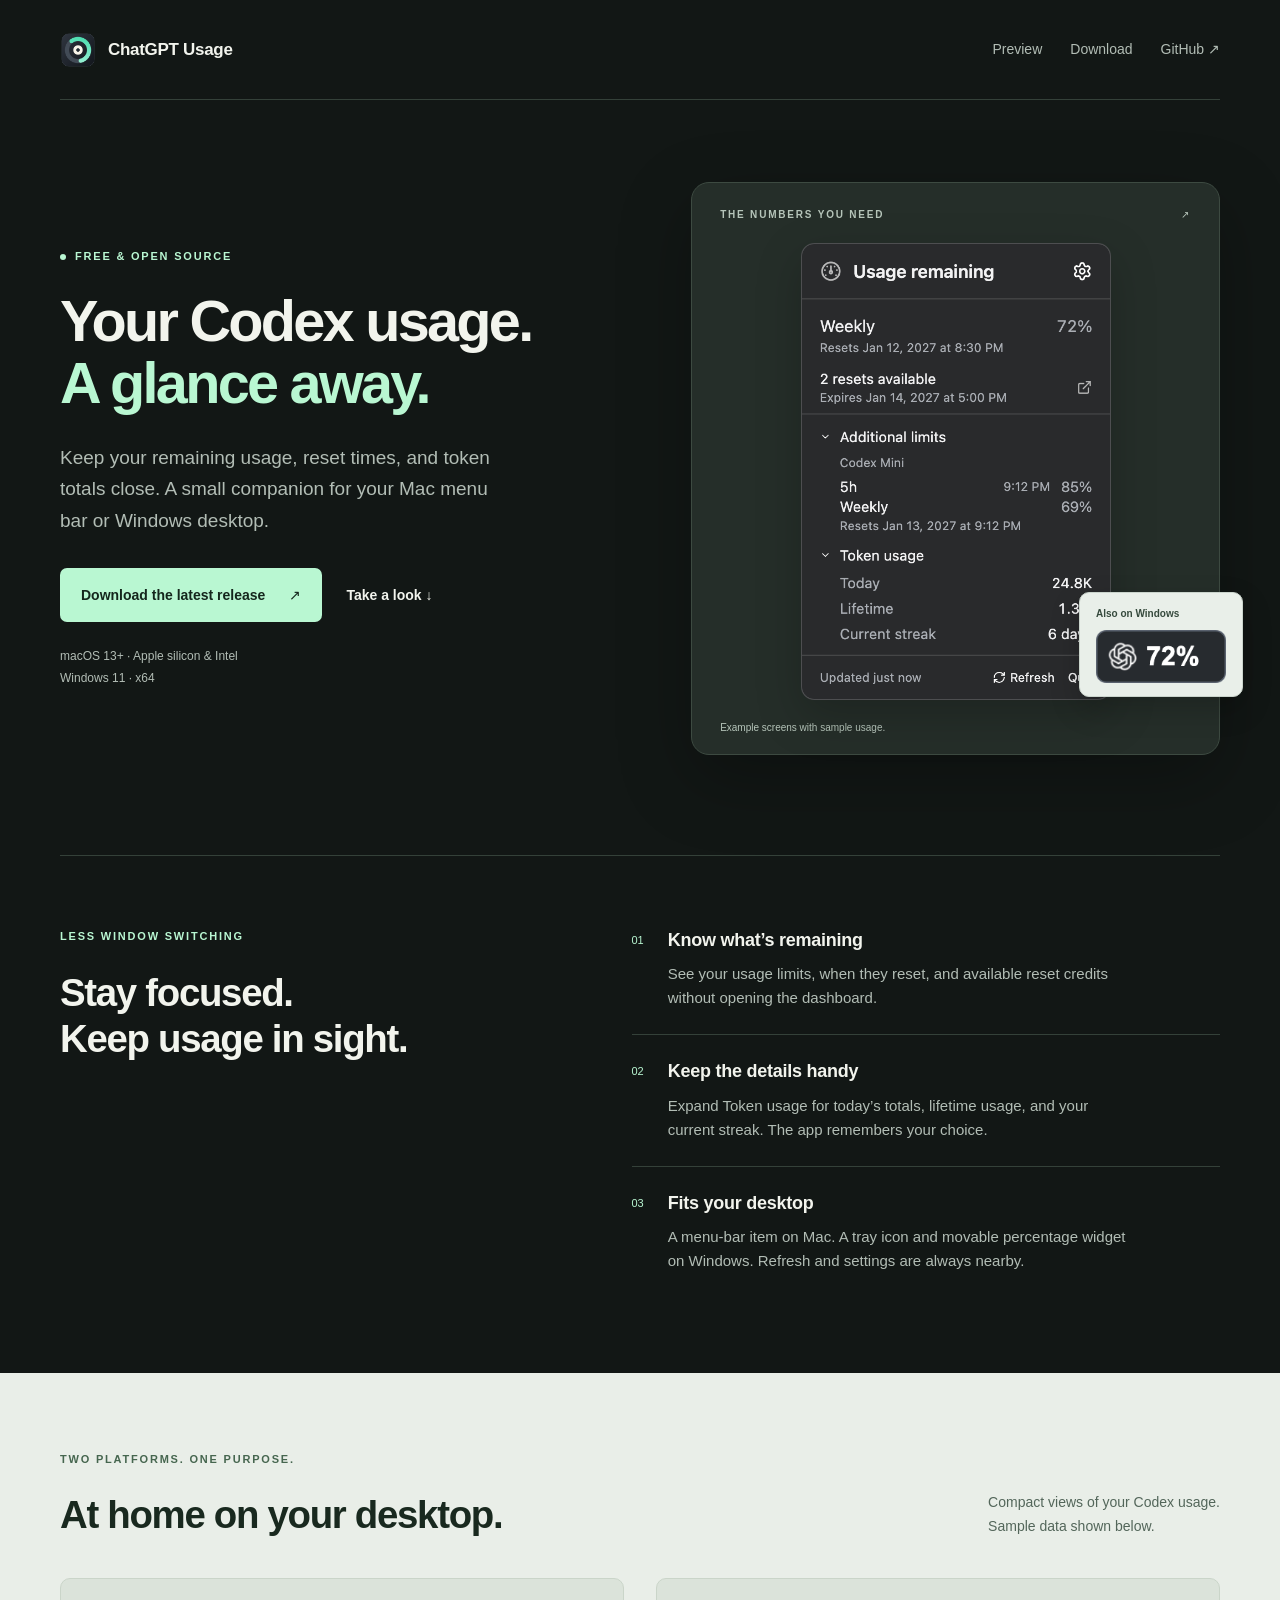
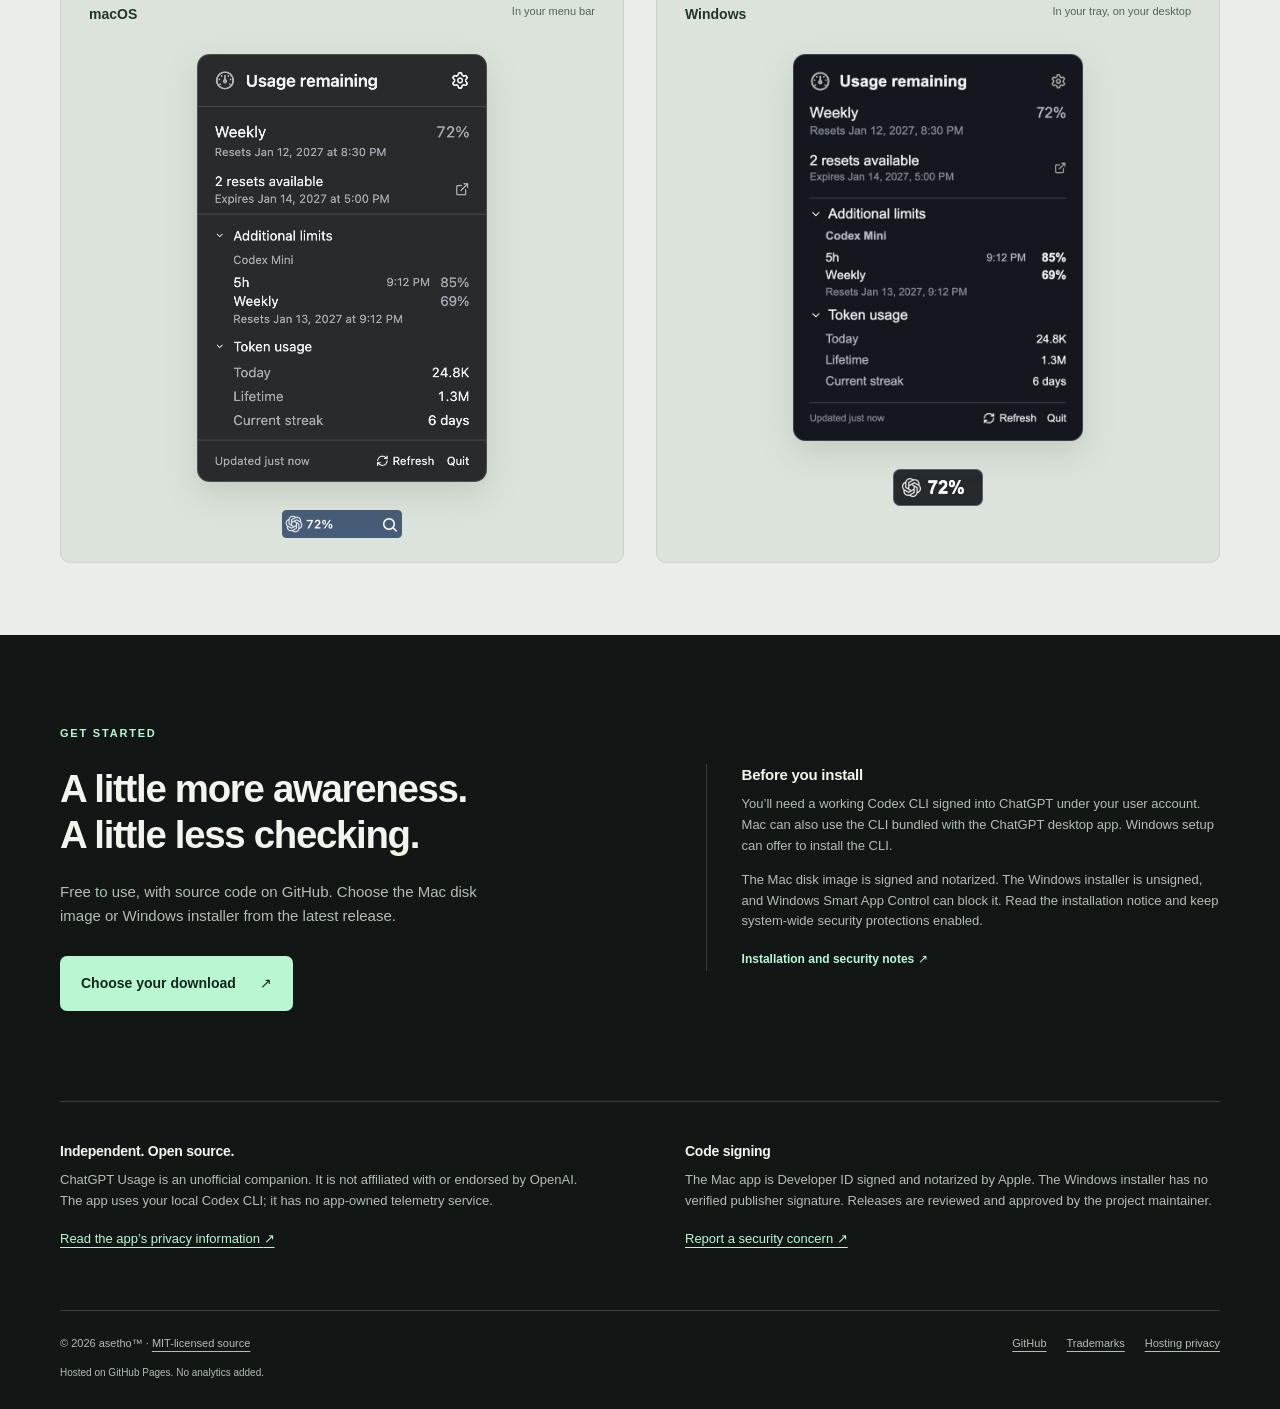
==== commit 3ea91018: "Refresh Pages artwork and favicon" ====
--- a/docs/index.html
+++ b/docs/index.html
@@ -12,10 +12,10 @@
   <meta property="og:title" content="ChatGPT Usage — A glance away">
   <meta property="og:description" content="A free, open-source companion for viewing Codex usage on your Mac menu bar or Windows desktop.">
   <meta property="og:url" content="https://asetho.github.io/ChatGPT-Usage/">
-  <meta property="og:image" content="https://asetho.github.io/ChatGPT-Usage/assets/app-icon.png">
+  <meta property="og:image" content="https://asetho.github.io/ChatGPT-Usage/assets/app-icon.png?v=1.0.30">
   <meta property="og:image:alt" content="ChatGPT Usage app icon">
   <meta name="twitter:card" content="summary">
-  <link rel="icon" type="image/png" href="assets/app-icon.png">
+  <link rel="icon" type="image/png" href="assets/app-icon.png?v=1.0.30">
   <link rel="stylesheet" href="styles.css">
   <script type="application/ld+json">
   {
@@ -35,7 +35,7 @@
 <body>
   <a class="skip-link" href="#main">Skip to content</a>
   <header class="site-header wrap">
-    <a class="brand" href="./" aria-label="ChatGPT Usage home"><img src="assets/app-icon.png" width="36" height="36" alt=""><span>ChatGPT Usage</span></a>
+    <a class="brand" href="./" aria-label="ChatGPT Usage home"><img src="assets/app-icon.png?v=1.0.30" width="36" height="36" alt=""><span>ChatGPT Usage</span></a>
     <nav aria-label="Main navigation"><a href="#preview">Preview</a><a href="#download">Download</a><a href="https://github.com/asetho/ChatGPT-Usage">GitHub <span aria-hidden="true">↗</span></a></nav>
   </header>
   <main id="main">
@@ -65,7 +65,7 @@
     <section class="preview-section" id="preview" aria-labelledby="preview-heading">
       <div class="wrap"><div class="section-heading"><div><p class="eyebrow">TWO PLATFORMS. ONE PURPOSE.</p><h2 id="preview-heading">At home on your desktop.</h2></div><p>Compact views of your Codex usage.<br> Sample data shown below.</p></div>
         <div class="platform-previews">
-          <figure><figcaption><span>macOS</span><span>In your menu bar</span></figcaption><div class="screenshot-stage"><img src="assets/macos-menu.png" width="280" height="413" loading="lazy" alt="Illustrative Mac usage menu with sample quota, reset credits, expanded additional limits and token usage"></div><img class="small-screenshot" src="assets/macos-menubar.png" width="120" height="28" loading="lazy" alt="Mac menu-bar item showing a sample 72% remaining beside Spotlight"></figure>
+          <figure><figcaption><span>macOS</span><span>In your menu bar</span></figcaption><div class="screenshot-stage"><img src="assets/macos-menu.png" width="280" height="413" loading="lazy" alt="Illustrative Mac usage menu with sample quota, reset credits, expanded additional limits and token usage"></div><img class="small-screenshot macos-menubar" src="assets/macos-menubar.png" width="120" height="28" loading="lazy" alt="Mac menu-bar item showing a sample 72% remaining beside Spotlight"></figure>
           <figure><figcaption><span>Windows</span><span>In your tray, on your desktop</span></figcaption><div class="screenshot-stage"><img src="assets/windows-popup.png" width="330" height="440" loading="lazy" alt="Illustrative Windows usage popup with sample quota, reset credits, expanded additional limits and token usage"></div><img class="small-screenshot windows-widget" src="assets/windows-widget.png" width="88" height="36" loading="lazy" alt="Movable Windows widget showing a sample 72% remaining"></figure>
         </div>
       </div>
--- a/docs/styles.css
+++ b/docs/styles.css
@@ -329,6 +329,9 @@
   margin:8px auto 0;
   object-fit:contain
 }
+.small-screenshot.macos-menubar {
+  border-radius:4px
+}
 .small-screenshot.windows-widget {
   height:37px
 }
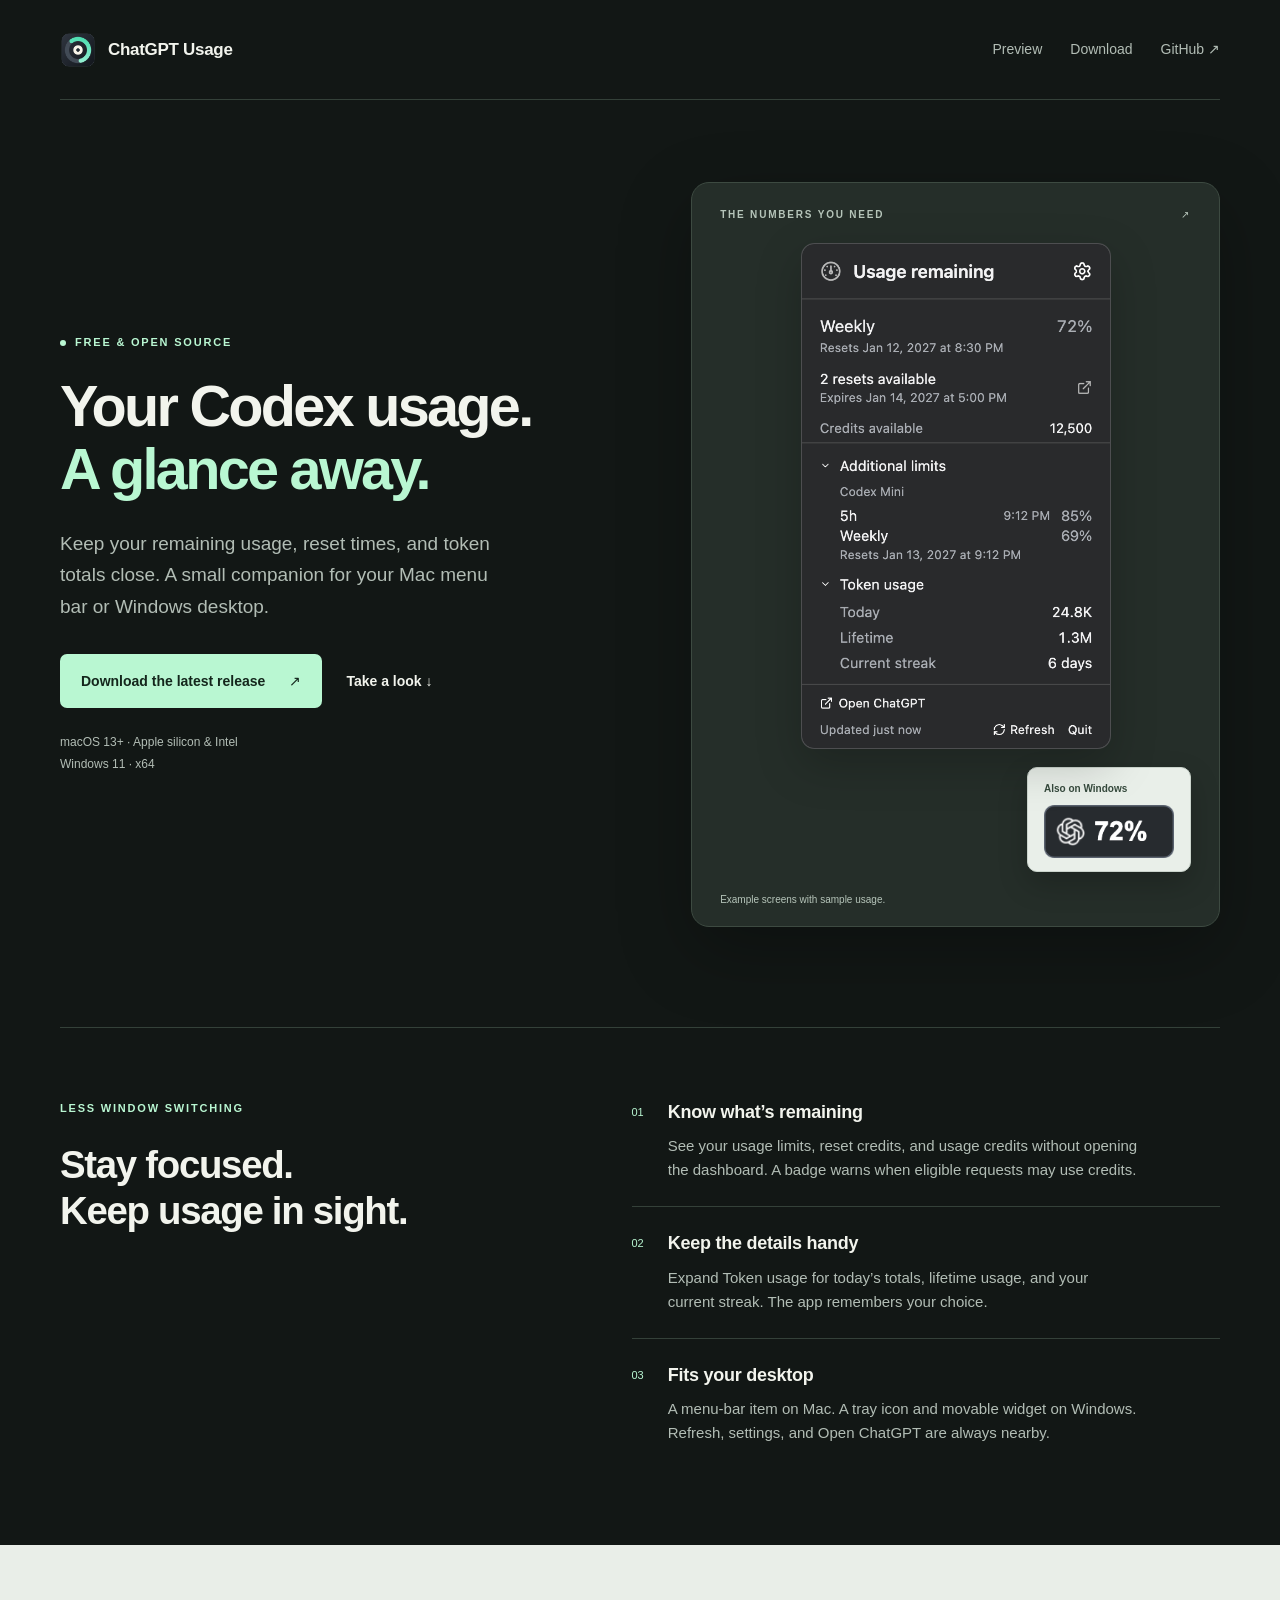
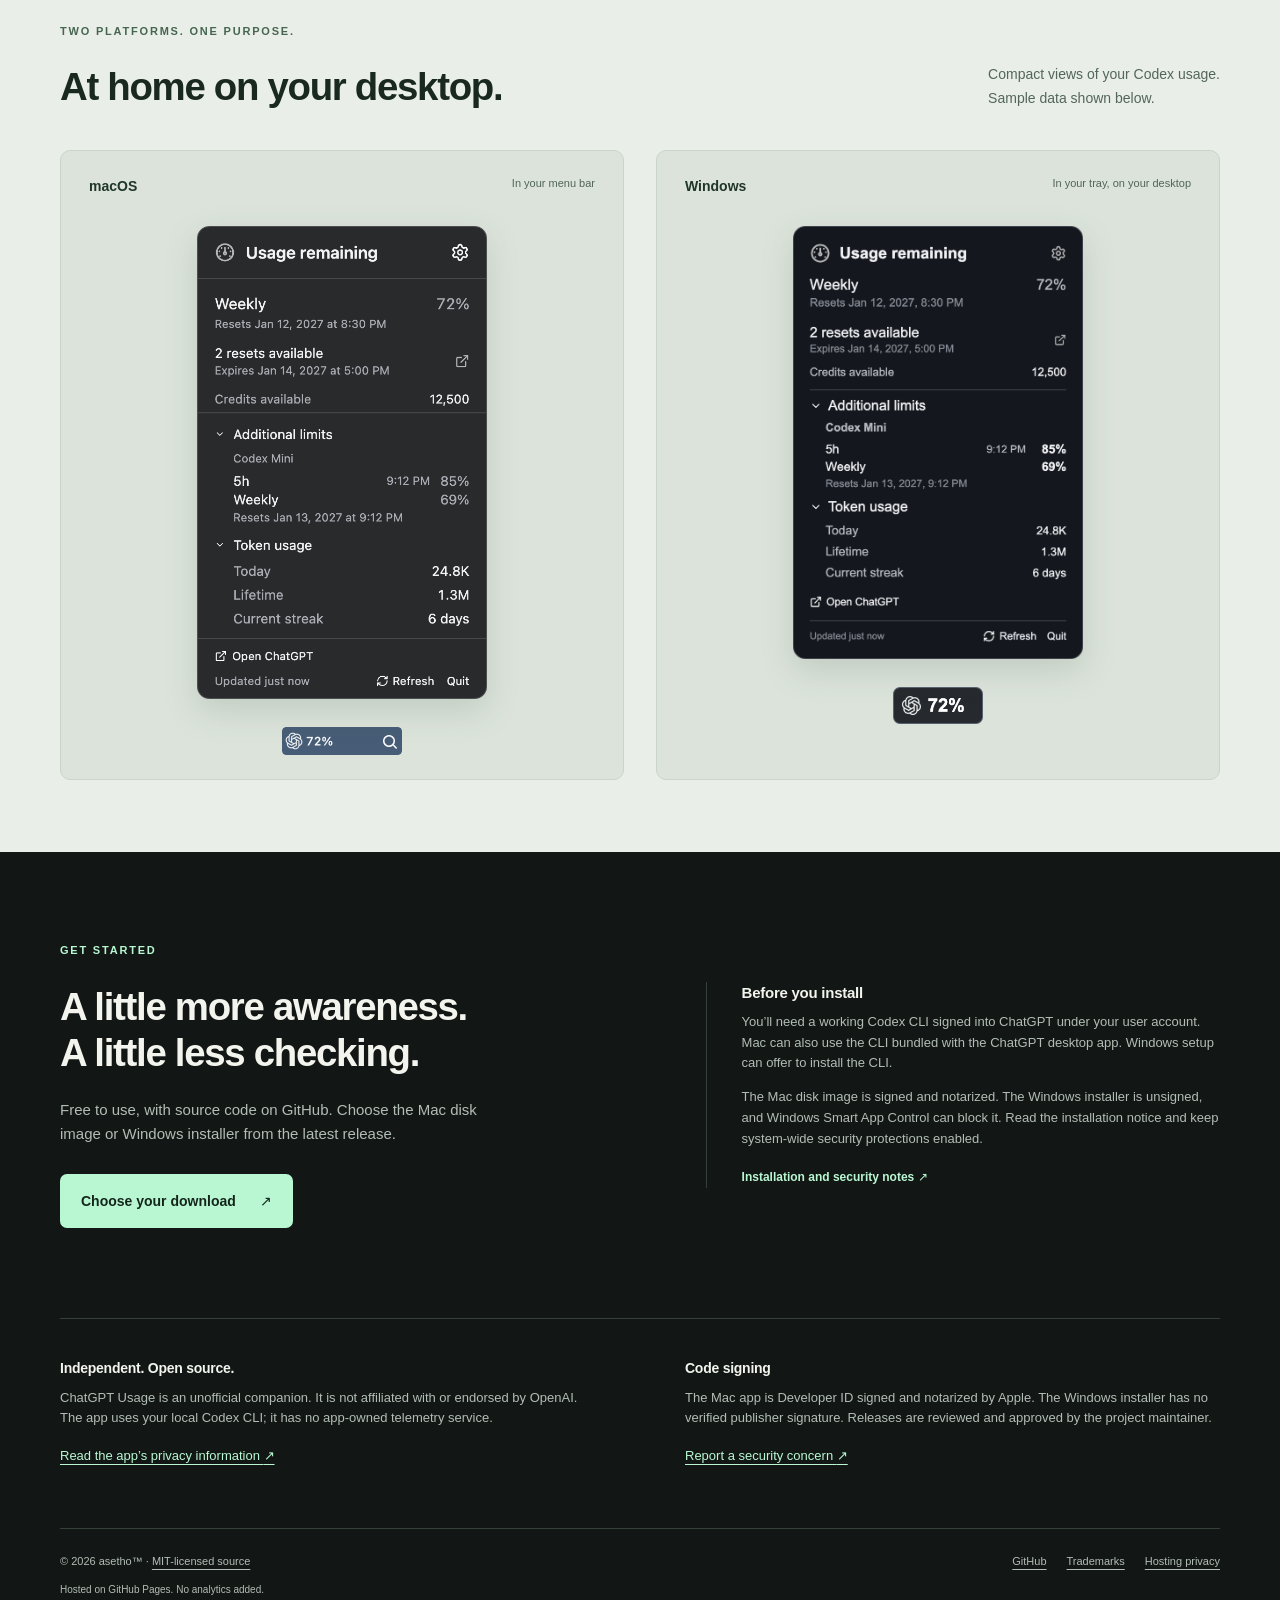
==== commit 8cbdde14: "Refresh Pages previews for 1.0.35" ====
--- a/docs/index.html
+++ b/docs/index.html
@@ -49,24 +49,24 @@
       </div>
       <div class="hero-art" aria-label="Example of the Mac usage menu and Windows widget">
         <div class="art-heading"><span>THE NUMBERS YOU NEED</span><span aria-hidden="true">↗</span></div>
-        <img class="menu-preview" src="assets/macos-menu.png" width="280" height="413" alt="Illustrative Mac popup showing sample weekly quota, reset credits, and expanded token usage">
-        <div class="widget-preview"><span>Also on Windows</span><img src="assets/windows-widget.png" width="88" height="36" alt="Windows desktop widget showing a sample 72% remaining"></div>
+        <img class="menu-preview" src="assets/macos-menu.png?v=1.0.35" width="280" height="457" alt="Illustrative Mac popup showing sample weekly quota, reset credits, usage credits, and expanded token usage">
+        <div class="widget-preview"><span>Also on Windows</span><img src="assets/windows-widget.png?v=1.0.35" width="88" height="36" alt="Windows desktop widget showing a sample 72% remaining"></div>
         <p class="art-caption">Example screens with sample usage.</p>
       </div>
     </section>
     <section class="overview wrap" aria-labelledby="overview-heading">
       <div><p class="eyebrow">LESS WINDOW SWITCHING</p><h2 id="overview-heading">Stay focused.<br> Keep usage in sight.</h2></div>
       <div class="feature-list">
-        <article><span class="feature-number" aria-hidden="true">01</span><div><h3>Know what’s remaining</h3><p>See your usage limits, when they reset, and available reset credits without opening the dashboard.</p></div></article>
+        <article><span class="feature-number" aria-hidden="true">01</span><div><h3>Know what’s remaining</h3><p>See your usage limits, reset credits, and usage credits without opening the dashboard. A badge warns when eligible requests may use credits.</p></div></article>
         <article><span class="feature-number" aria-hidden="true">02</span><div><h3>Keep the details handy</h3><p>Expand Token usage for today’s totals, lifetime usage, and your current streak. The app remembers your choice.</p></div></article>
-        <article><span class="feature-number" aria-hidden="true">03</span><div><h3>Fits your desktop</h3><p>A menu-bar item on Mac. A tray icon and movable percentage widget on Windows. Refresh and settings are always nearby.</p></div></article>
+        <article><span class="feature-number" aria-hidden="true">03</span><div><h3>Fits your desktop</h3><p>A menu-bar item on Mac. A tray icon and movable widget on Windows. Refresh, settings, and Open ChatGPT are always nearby.</p></div></article>
       </div>
     </section>
     <section class="preview-section" id="preview" aria-labelledby="preview-heading">
       <div class="wrap"><div class="section-heading"><div><p class="eyebrow">TWO PLATFORMS. ONE PURPOSE.</p><h2 id="preview-heading">At home on your desktop.</h2></div><p>Compact views of your Codex usage.<br> Sample data shown below.</p></div>
         <div class="platform-previews">
-          <figure><figcaption><span>macOS</span><span>In your menu bar</span></figcaption><div class="screenshot-stage"><img src="assets/macos-menu.png" width="280" height="413" loading="lazy" alt="Illustrative Mac usage menu with sample quota, reset credits, expanded additional limits and token usage"></div><img class="small-screenshot macos-menubar" src="assets/macos-menubar.png" width="120" height="28" loading="lazy" alt="Mac menu-bar item showing a sample 72% remaining beside Spotlight"></figure>
-          <figure><figcaption><span>Windows</span><span>In your tray, on your desktop</span></figcaption><div class="screenshot-stage"><img src="assets/windows-popup.png" width="330" height="440" loading="lazy" alt="Illustrative Windows usage popup with sample quota, reset credits, expanded additional limits and token usage"></div><img class="small-screenshot windows-widget" src="assets/windows-widget.png" width="88" height="36" loading="lazy" alt="Movable Windows widget showing a sample 72% remaining"></figure>
+          <figure><figcaption><span>macOS</span><span>In your menu bar</span></figcaption><div class="screenshot-stage"><img src="assets/macos-menu.png?v=1.0.35" width="280" height="457" loading="lazy" alt="Illustrative Mac usage menu with sample quota, reset credits, usage credits, additional limits, and token usage"></div><img class="small-screenshot macos-menubar" src="assets/macos-menubar.png?v=1.0.35" width="120" height="28" loading="lazy" alt="Mac menu-bar item showing a sample 72% remaining beside Spotlight"></figure>
+          <figure><figcaption><span>Windows</span><span>In your tray, on your desktop</span></figcaption><div class="screenshot-stage"><img src="assets/windows-popup.png?v=1.0.35" width="330" height="493" loading="lazy" alt="Illustrative Windows usage popup with sample quota, reset credits, usage credits, additional limits, and token usage"></div><img class="small-screenshot windows-widget" src="assets/windows-widget.png?v=1.0.35" width="88" height="36" loading="lazy" alt="Movable Windows widget showing a sample 72% remaining"></figure>
         </div>
       </div>
     </section>
--- a/docs/styles.css
+++ b/docs/styles.css
@@ -192,9 +192,9 @@
   filter:drop-shadow(0 16px 22px #0003)
 }
 .widget-preview {
-  position:absolute;
-  bottom:57px;
-  right:-24px;
+  width:max-content;
+  max-width:100%;
+  margin:18px 0 0 auto;
   background:#e9efe9;
   border:1px solid #cad4cc;
   padding:13px 16px;
@@ -419,9 +419,6 @@
   .hero-art {
     padding:20px
   }
-  .widget-preview {
-    right:-10px
-  }
   .hero-actions {
     gap:18px
   }
@@ -489,8 +486,6 @@
     width:290px
   }
   .widget-preview {
-    right:12px;
-    bottom:49px;
     padding:11px 13px
   }
   .widget-preview img {
